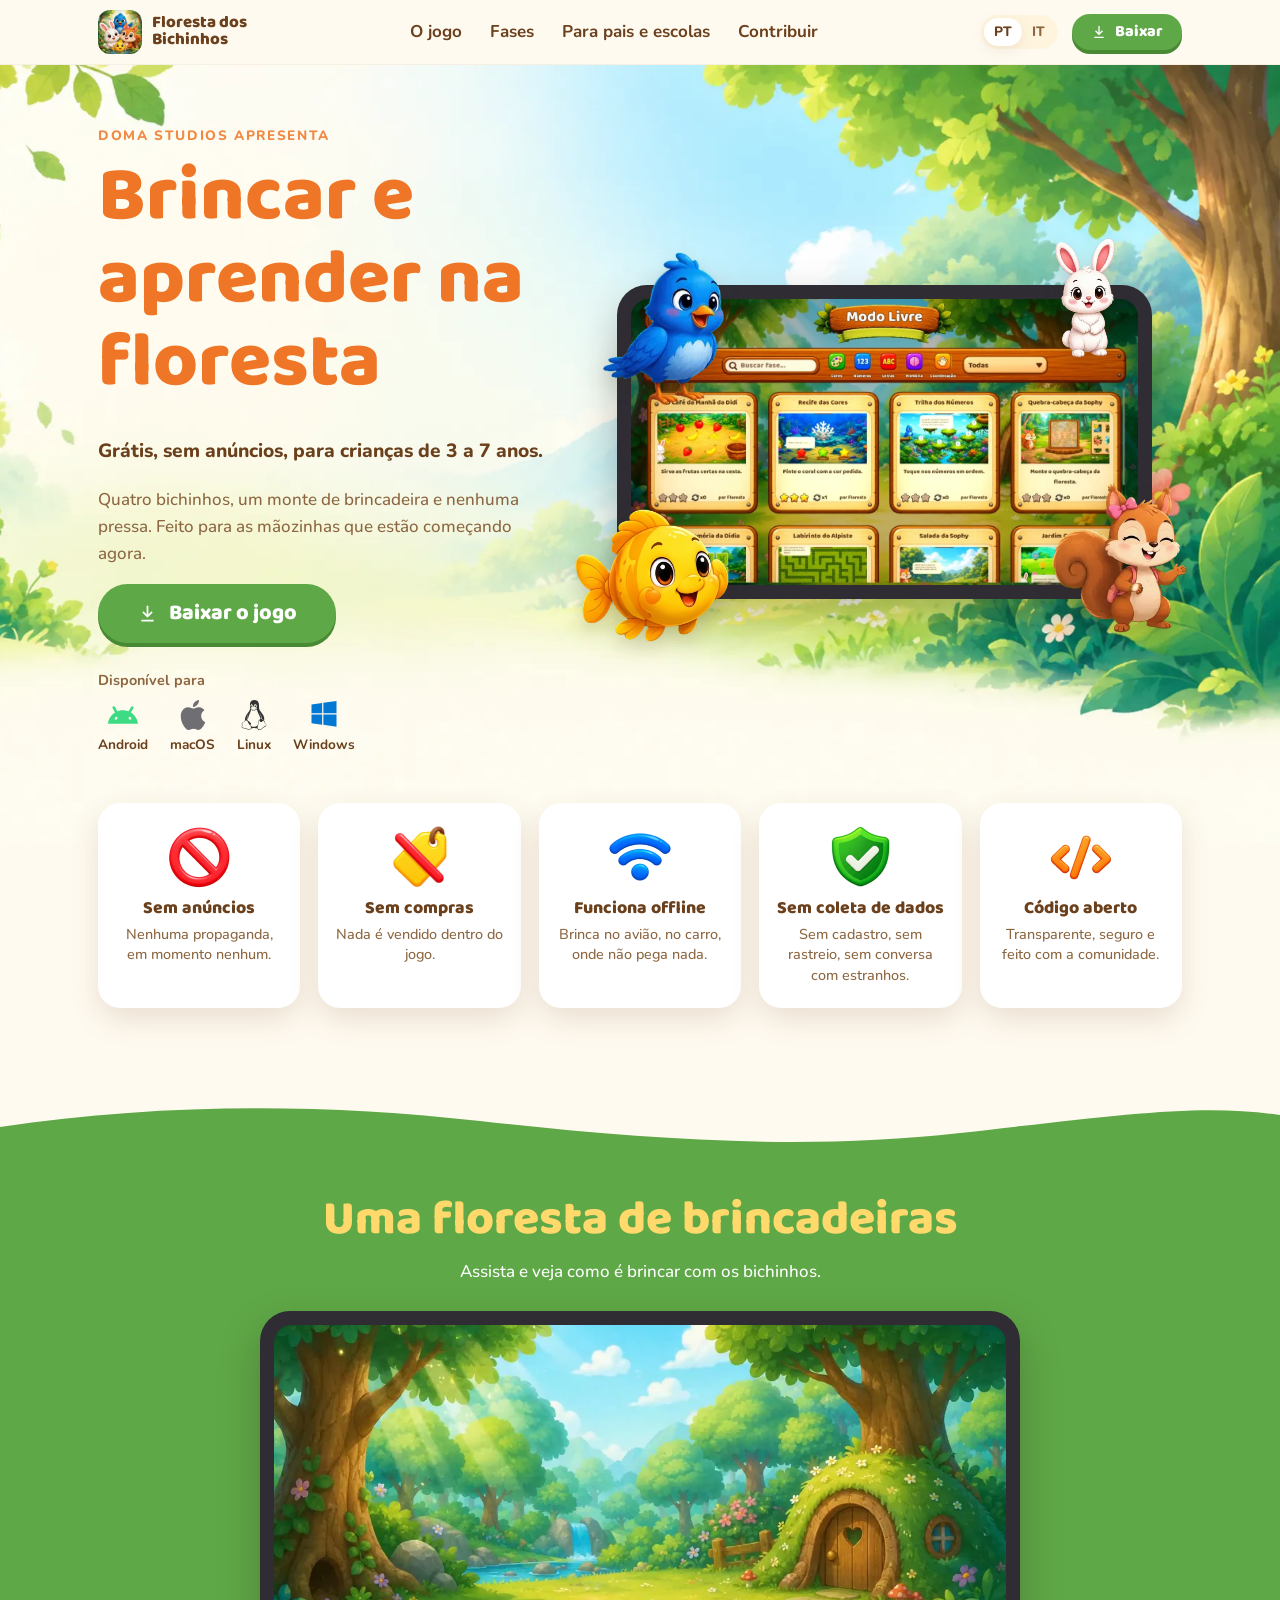
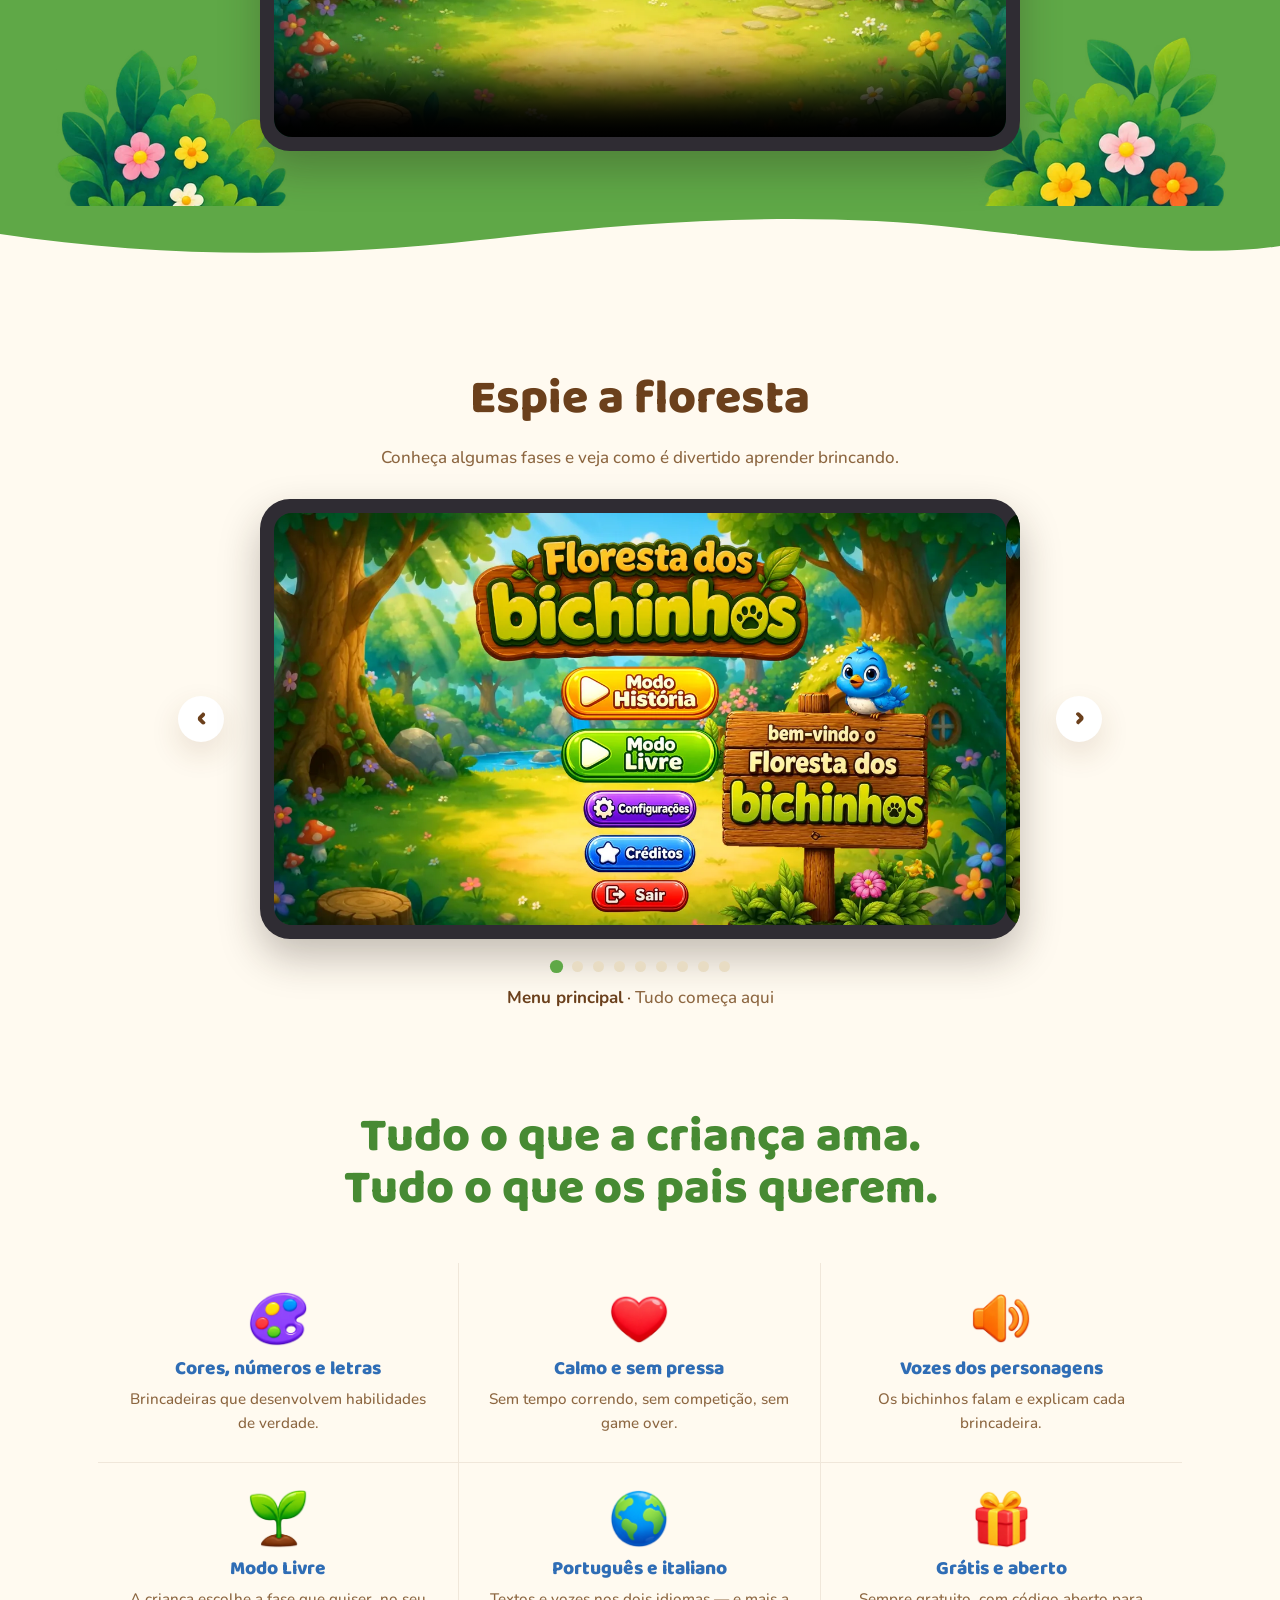
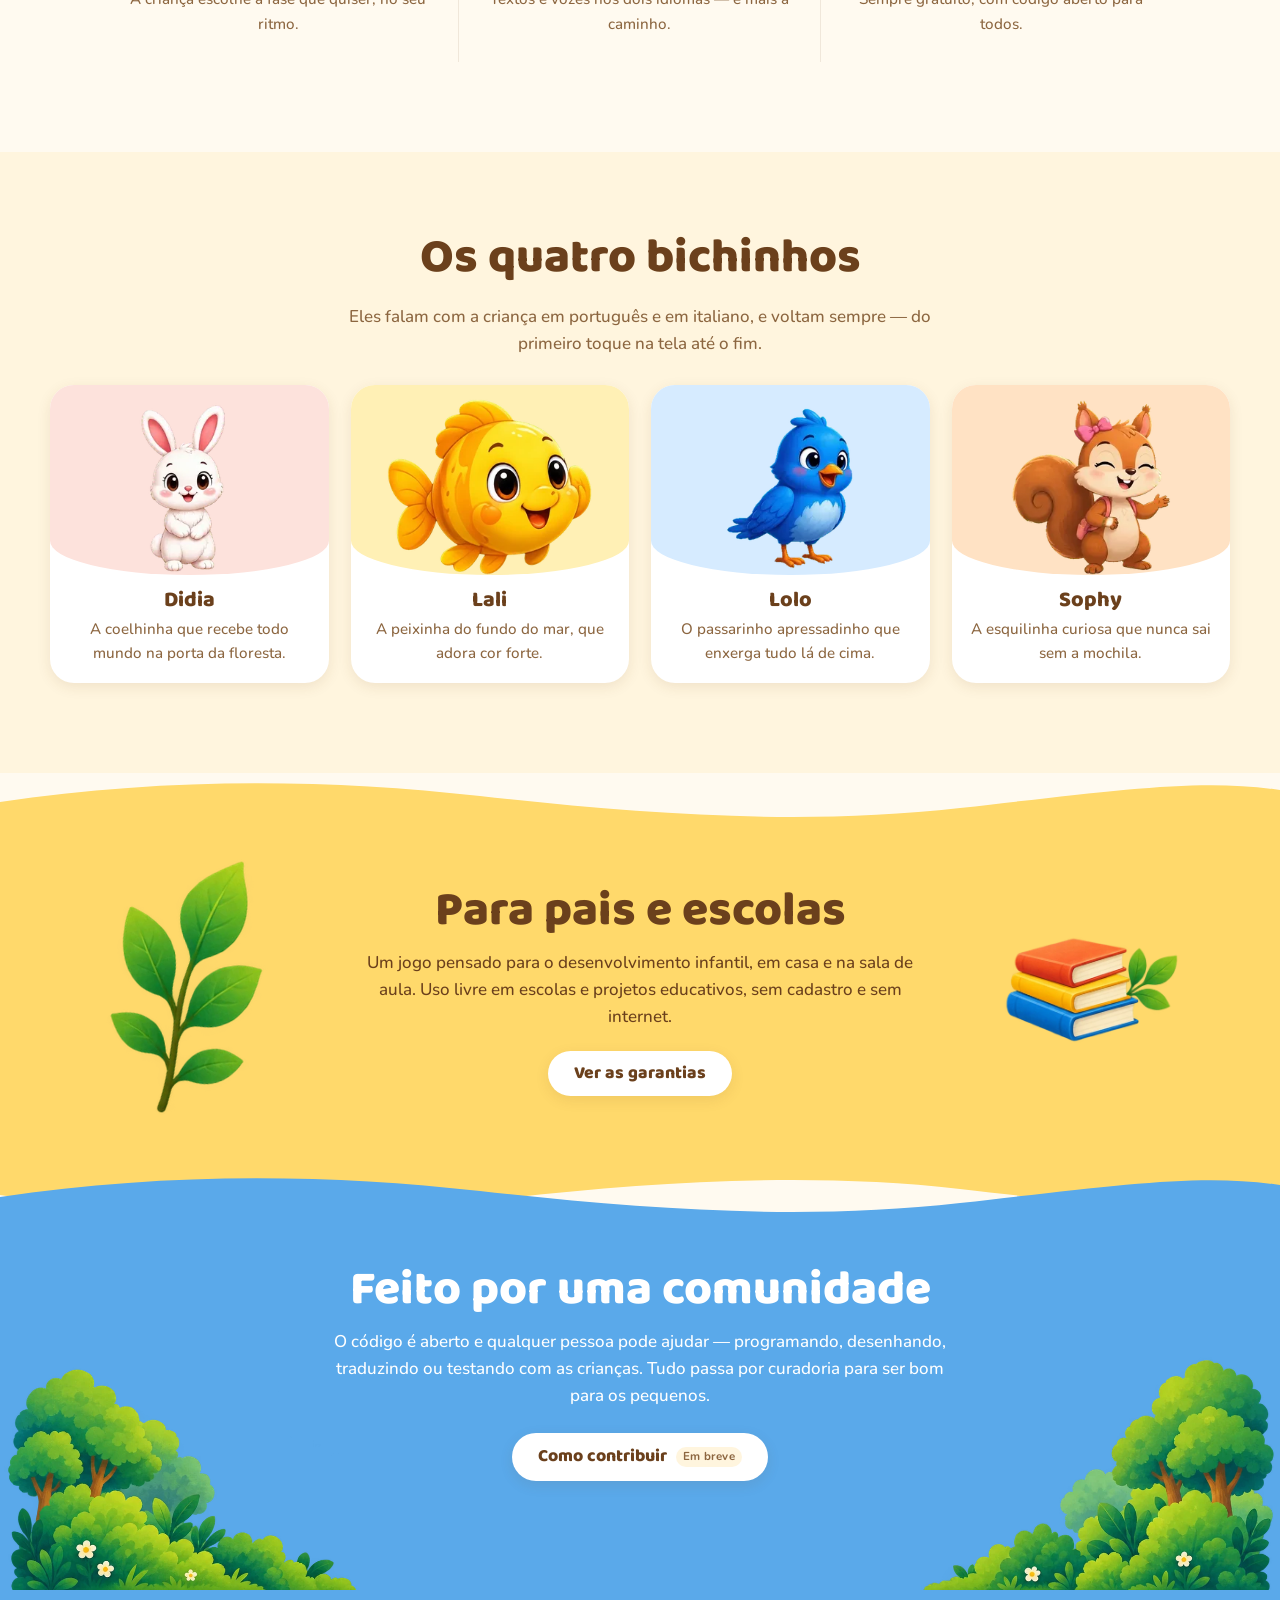
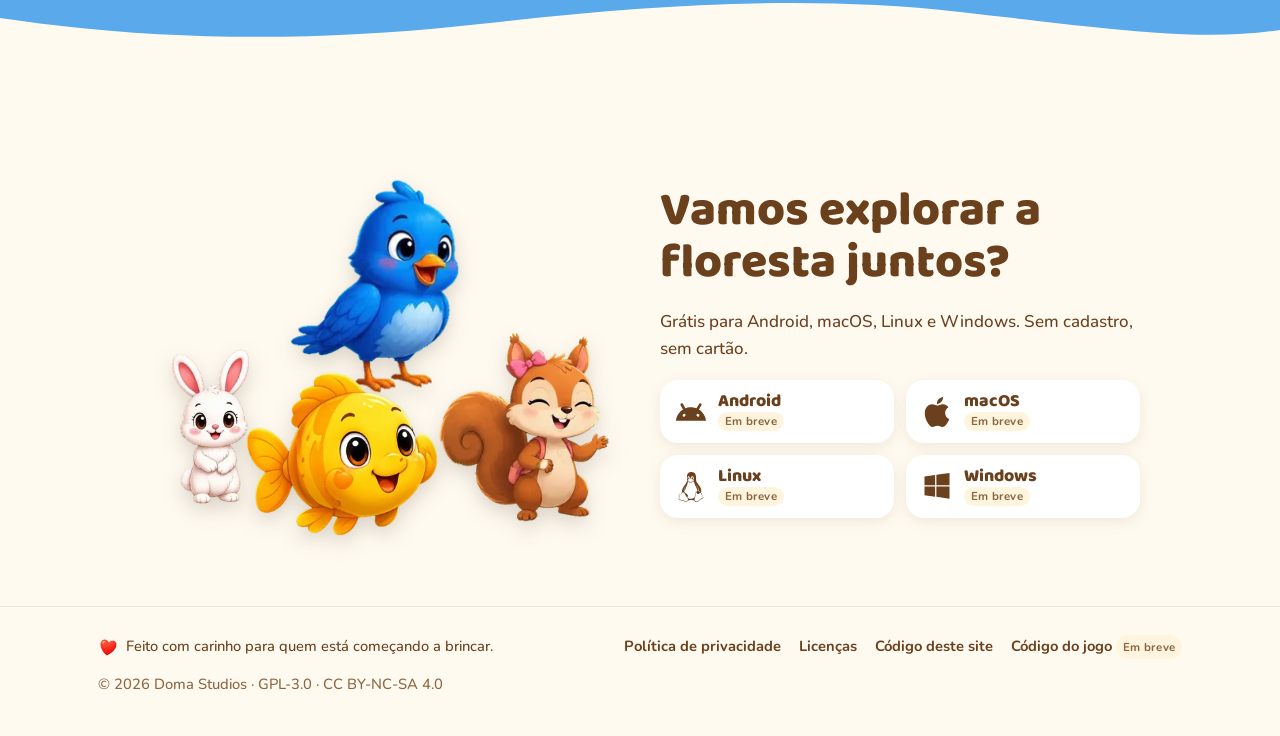
==== index.html @ f11745e2 "feat: site no estilo Pok Pok com textos em pt-BR e it, carrossel das fases e politica de privacidade" ====
<!DOCTYPE html>
<html lang="pt-BR">
<head>
  <meta charset="utf-8" />
  <meta name="viewport" content="width=device-width, initial-scale=1" />
  <title data-i18n="pageTitle">Floresta dos Bichinhos</title>
  <meta name="description" content="Jogo educativo, gratuito e de código aberto para crianças de 3 a 7 anos. Sem anúncios, sem compras e sem internet." />
  <meta name="theme-color" content="#fffaf0" />
  <link rel="icon" href="icon.webp" />
  <meta property="og:title" content="Floresta dos Bichinhos" />
  <meta property="og:description" content="Brincar e aprender na floresta. Grátis, sem anúncios, para crianças de 3 a 7 anos." />
  <meta property="og:image" content="assets/shots/01-menu.webp" />
  <meta property="og:type" content="website" />
  <link rel="stylesheet" href="css/style.css" />
</head>
<body>
  <a class="skip" href="#conteudo" data-i18n="skip">Pular para o conteúdo</a>

  <header class="topbar" id="topo">
    <div class="topbar__inner">
      <a class="brand" href="#topo">
        <img src="icon.webp" alt="" width="44" height="44" />
        <span>Floresta dos<br />Bichinhos</span>
      </a>
      <nav class="nav" id="nav" aria-label="Menu">
        <a href="#trailer" data-i18n="navGame"></a>
        <a href="#fases" data-i18n="navPhases"></a>
        <a href="#familias" data-i18n="navFamilies"></a>
        <a href="#comunidade" data-i18n="navContribute"></a>
      </nav>
      <div class="topbar__actions">
        <div class="lang" role="group" data-i18n-aria="langLabel">
          <button type="button" class="lang__btn" data-lang="pt-BR" aria-pressed="true">PT</button>
          <button type="button" class="lang__btn" data-lang="it" aria-pressed="false">IT</button>
        </div>
        <a class="btn btn--pill" href="#baixar" data-i18n="navDownload"></a>
        <button type="button" class="menu-toggle" aria-controls="nav" aria-expanded="false" data-i18n-aria="menuOpen"><span></span></button>
      </div>
    </div>
  </header>

  <main id="conteudo">
    <section class="hero" aria-labelledby="hero-title">
      <div class="hero__inner">
        <div class="hero__copy">
          <p class="eyebrow" data-i18n="heroEyebrow"></p>
          <h1 id="hero-title" data-i18n="heroTitle"></h1>
          <p class="hero__lede" data-i18n="heroLede"></p>
          <p class="hero__text" data-i18n="heroText"></p>
          <a class="btn btn--big" href="#baixar" data-i18n="ctaDownload"></a>
          <p class="platforms__label" data-i18n="platformsLabel"></p>
          <ul class="platforms">
          <li class="platforms__item platforms__item--android"><svg class="platforms__icon" viewBox="0 0 24 24" aria-hidden="true" focusable="false"><path d="M18.4395 5.5586c-.675 1.1664-1.352 2.3318-2.0274 3.498-.0366-.0155-.0742-.0286-.1113-.043-1.8249-.6957-3.484-.8-4.42-.787-1.8551.0185-3.3544.4643-4.2597.8203-.084-.1494-1.7526-3.021-2.0215-3.4864a1.1451 1.1451 0 0 0-.1406-.1914c-.3312-.364-.9054-.4859-1.379-.203-.475.282-.7136.9361-.3886 1.5019 1.9466 3.3696-.0966-.2158 1.9473 3.3593.0172.031-.4946.2642-1.3926 1.0177C2.8987 12.176.452 14.772 0 18.9902h24c-.119-1.1108-.3686-2.099-.7461-3.0683-.7438-1.9118-1.8435-3.2928-2.7402-4.1836a12.1048 12.1048 0 0 0-2.1309-1.6875c.6594-1.122 1.312-2.2559 1.9649-3.3848.2077-.3615.1886-.7956-.0079-1.1191a1.1001 1.1001 0 0 0-.8515-.5332c-.5225-.0536-.9392.3128-1.0488.5449zm-.0391 8.461c.3944.5926.324 1.3306-.1563 1.6503-.4799.3197-1.188.0985-1.582-.4941-.3944-.5927-.324-1.3307.1563-1.6504.4727-.315 1.1812-.1086 1.582.4941zM7.207 13.5273c.4803.3197.5506 1.0577.1563 1.6504-.394.5926-1.1038.8138-1.584.4941-.48-.3197-.5503-1.0577-.1563-1.6504.4008-.6021 1.1087-.8106 1.584-.4941z"/></svg><span>Android</span></li>
          <li class="platforms__item platforms__item--apple"><svg class="platforms__icon" viewBox="0 0 24 24" aria-hidden="true" focusable="false"><path d="M12.152 6.896c-.948 0-2.415-1.078-3.96-1.04-2.04.027-3.91 1.183-4.961 3.014-2.117 3.675-.546 9.103 1.519 12.09 1.013 1.454 2.208 3.09 3.792 3.039 1.52-.065 2.09-.987 3.935-.987 1.831 0 2.35.987 3.96.948 1.637-.026 2.676-1.48 3.676-2.948 1.156-1.688 1.636-3.325 1.662-3.415-.039-.013-3.182-1.221-3.22-4.857-.026-3.04 2.48-4.494 2.597-4.559-1.429-2.09-3.623-2.324-4.39-2.376-2-.156-3.675 1.09-4.61 1.09zM15.53 3.83c.843-1.012 1.4-2.427 1.245-3.83-1.207.052-2.662.805-3.532 1.818-.78.896-1.454 2.338-1.273 3.714 1.338.104 2.715-.688 3.559-1.701"/></svg><span>macOS</span></li>
          <li class="platforms__item platforms__item--linux"><svg class="platforms__icon" viewBox="0 0 24 24" aria-hidden="true" focusable="false"><path d="M12.504 0c-.155 0-.315.008-.48.021-4.226.333-3.105 4.807-3.17 6.298-.076 1.092-.3 1.953-1.05 3.02-.885 1.051-2.127 2.75-2.716 4.521-.278.832-.41 1.684-.287 2.489a.424.424 0 00-.11.135c-.26.268-.45.6-.663.839-.199.199-.485.267-.797.4-.313.136-.658.269-.864.68-.09.189-.136.394-.132.602 0 .199.027.4.055.536.058.399.116.728.04.97-.249.68-.28 1.145-.106 1.484.174.334.535.47.94.601.81.2 1.91.135 2.774.6.926.466 1.866.67 2.616.47.526-.116.97-.464 1.208-.946.587-.003 1.23-.269 2.26-.334.699-.058 1.574.267 2.577.2.025.134.063.198.114.333l.003.003c.391.778 1.113 1.132 1.884 1.071.771-.06 1.592-.536 2.257-1.306.631-.765 1.683-1.084 2.378-1.503.348-.199.629-.469.649-.853.023-.4-.2-.811-.714-1.376v-.097l-.003-.003c-.17-.2-.25-.535-.338-.926-.085-.401-.182-.786-.492-1.046h-.003c-.059-.054-.123-.067-.188-.135a.357.357 0 00-.19-.064c.431-1.278.264-2.55-.173-3.694-.533-1.41-1.465-2.638-2.175-3.483-.796-1.005-1.576-1.957-1.56-3.368.026-2.152.236-6.133-3.544-6.139zm.529 3.405h.013c.213 0 .396.062.584.198.19.135.33.332.438.533.105.259.158.459.166.724 0-.02.006-.04.006-.06v.105a.086.086 0 01-.004-.021l-.004-.024a1.807 1.807 0 01-.15.706.953.953 0 01-.213.335.71.71 0 00-.088-.042c-.104-.045-.198-.064-.284-.133a1.312 1.312 0 00-.22-.066c.05-.06.146-.133.183-.198.053-.128.082-.264.088-.402v-.02a1.21 1.21 0 00-.061-.4c-.045-.134-.101-.2-.183-.333-.084-.066-.167-.132-.267-.132h-.016c-.093 0-.176.03-.262.132a.8.8 0 00-.205.334 1.18 1.18 0 00-.09.4v.019c.002.089.008.179.02.267-.193-.067-.438-.135-.607-.202a1.635 1.635 0 01-.018-.2v-.02a1.772 1.772 0 01.15-.768c.082-.22.232-.406.43-.533a.985.985 0 01.594-.2zm-2.962.059h.036c.142 0 .27.048.399.135.146.129.264.288.344.465.09.199.14.4.153.667v.004c.007.134.006.2-.002.266v.08c-.03.007-.056.018-.083.024-.152.055-.274.135-.393.2.012-.09.013-.18.003-.267v-.015c-.012-.133-.04-.2-.082-.333a.613.613 0 00-.166-.267.248.248 0 00-.183-.064h-.021c-.071.006-.13.04-.186.132a.552.552 0 00-.12.27.944.944 0 00-.023.33v.015c.012.135.037.2.08.334.046.134.098.2.166.268.01.009.02.018.034.024-.07.057-.117.07-.176.136a.304.304 0 01-.131.068 2.62 2.62 0 01-.275-.402 1.772 1.772 0 01-.155-.667 1.759 1.759 0 01.08-.668 1.43 1.43 0 01.283-.535c.128-.133.26-.2.418-.2zm1.37 1.706c.332 0 .733.065 1.216.399.293.2.523.269 1.052.468h.003c.255.136.405.266.478.399v-.131a.571.571 0 01.016.47c-.123.31-.516.643-1.063.842v.002c-.268.135-.501.333-.775.465-.276.135-.588.292-1.012.267a1.139 1.139 0 01-.448-.067 3.566 3.566 0 01-.322-.198c-.195-.135-.363-.332-.612-.465v-.005h-.005c-.4-.246-.616-.512-.686-.71-.07-.268-.005-.47.193-.6.224-.135.38-.271.483-.336.104-.074.143-.102.176-.131h.002v-.003c.169-.202.436-.47.839-.601.139-.036.294-.065.466-.065zm2.8 2.142c.358 1.417 1.196 3.475 1.735 4.473.286.534.855 1.659 1.102 3.024.156-.005.33.018.513.064.646-1.671-.546-3.467-1.089-3.966-.22-.2-.232-.335-.123-.335.59.534 1.365 1.572 1.646 2.757.13.535.16 1.104.021 1.67.067.028.135.06.205.067 1.032.534 1.413.938 1.23 1.537v-.043c-.06-.003-.12 0-.18 0h-.016c.151-.467-.182-.825-1.065-1.224-.915-.4-1.646-.336-1.77.465-.008.043-.013.066-.018.135-.068.023-.139.053-.209.064-.43.268-.662.669-.793 1.187-.13.533-.17 1.156-.205 1.869v.003c-.02.334-.17.838-.319 1.35-1.5 1.072-3.58 1.538-5.348.334a2.645 2.645 0 00-.402-.533 1.45 1.45 0 00-.275-.333c.182 0 .338-.03.465-.067a.615.615 0 00.314-.334c.108-.267 0-.697-.345-1.163-.345-.467-.931-.995-1.788-1.521-.63-.4-.986-.87-1.15-1.396-.165-.534-.143-1.085-.015-1.645.245-1.07.873-2.11 1.274-2.763.107-.065.037.135-.408.974-.396.751-1.14 2.497-.122 3.854a8.123 8.123 0 01.647-2.876c.564-1.278 1.743-3.504 1.836-5.268.048.036.217.135.289.202.218.133.38.333.59.465.21.201.477.335.876.335.039.003.075.006.11.006.412 0 .73-.134.997-.268.29-.134.52-.334.74-.4h.005c.467-.135.835-.402 1.044-.7zm2.185 8.958c.037.6.343 1.245.882 1.377.588.134 1.434-.333 1.791-.765l.211-.01c.315-.007.577.01.847.268l.003.003c.208.199.305.53.391.876.085.4.154.78.409 1.066.486.527.645.906.636 1.14l.003-.007v.018l-.003-.012c-.015.262-.185.396-.498.595-.63.401-1.746.712-2.457 1.57-.618.737-1.37 1.14-2.036 1.191-.664.053-1.237-.2-1.574-.898l-.005-.003c-.21-.4-.12-1.025.056-1.69.176-.668.428-1.344.463-1.897.037-.714.076-1.335.195-1.814.12-.465.308-.797.641-.984l.045-.022zm-10.814.049h.01c.053 0 .105.005.157.014.376.055.706.333 1.023.752l.91 1.664.003.003c.243.533.754 1.064 1.189 1.637.434.598.77 1.131.729 1.57v.006c-.057.744-.48 1.148-1.125 1.294-.645.135-1.52.002-2.395-.464-.968-.536-2.118-.469-2.857-.602-.369-.066-.61-.2-.723-.4-.11-.2-.113-.602.123-1.23v-.004l.002-.003c.117-.334.03-.752-.027-1.118-.055-.401-.083-.71.043-.94.16-.334.396-.4.69-.533.294-.135.64-.202.915-.47h.002v-.002c.256-.268.445-.601.668-.838.19-.201.38-.336.663-.336zm7.159-9.074c-.435.201-.945.535-1.488.535-.542 0-.97-.267-1.28-.466-.154-.134-.28-.268-.373-.335-.164-.134-.144-.333-.074-.333.109.016.129.134.199.2.096.066.215.2.36.333.292.2.68.467 1.167.467.485 0 1.053-.267 1.398-.466.195-.135.445-.334.648-.467.156-.136.149-.267.279-.267.128.016.034.134-.147.332a8.097 8.097 0 01-.69.468zm-1.082-1.583V5.64c-.006-.02.013-.042.029-.05.074-.043.18-.027.26.004.063 0 .16.067.15.135-.006.049-.085.066-.135.066-.055 0-.092-.043-.141-.068-.052-.018-.146-.008-.163-.065zm-.551 0c-.02.058-.113.049-.166.066-.047.025-.086.068-.14.068-.05 0-.13-.02-.136-.068-.01-.066.088-.133.15-.133.08-.031.184-.047.259-.005.019.009.036.03.03.05v.02h.003z"/></svg><span>Linux</span></li>
          <li class="platforms__item platforms__item--windows"><svg class="platforms__icon" viewBox="0 0 24 24" aria-hidden="true" focusable="false"><path d="M2 3.5l8.5-1.2v8.2H2V3.5zm9.5-1.3L22 .7v9.8H11.5V2.2zM2 11.5h8.5v8.2L2 18.5v-7zm9.5 0H22v9.8l-10.5-1.5v-8.3z"/></svg><span>Windows</span></li>
          </ul>
        </div>
        <div class="hero__stage">
          <div class="tablet tablet--hero">
            <img src="assets/shots/09-modo-livre.webp" data-i18n-alt="heroShotAlt" alt="" width="1280" height="720" />
          </div>
          <div class="cast cast--hero" aria-hidden="true">
            <img class="cast__one cast__one--lolo" src="assets/chars/lolo.webp" alt="" />
            <img class="cast__one cast__one--didia" src="assets/chars/didia.webp" alt="" />
            <img class="cast__one cast__one--lali" src="assets/chars/lali.webp" alt="" />
            <img class="cast__one cast__one--sophy" src="assets/chars/sophy.webp" alt="" />
          </div>
        </div>
      </div>
    </section>

    <section class="guarantees" id="garantias" aria-label="Garantias">
      <ul class="guarantees__list">
        <li class="guarantee reveal">
          <img class="guarantee__icon" src="assets/icons/no-ads.webp" alt="" width="72" height="72" loading="lazy" />
          <h3 data-i18n="g1Title"></h3>
          <p data-i18n="g1Text"></p>
        </li>
        <li class="guarantee reveal">
          <img class="guarantee__icon" src="assets/icons/no-purchases.webp" alt="" width="72" height="72" loading="lazy" />
          <h3 data-i18n="g2Title"></h3>
          <p data-i18n="g2Text"></p>
        </li>
        <li class="guarantee reveal">
          <img class="guarantee__icon" src="assets/icons/offline.webp" alt="" width="72" height="72" loading="lazy" />
          <h3 data-i18n="g3Title"></h3>
          <p data-i18n="g3Text"></p>
        </li>
        <li class="guarantee reveal">
          <img class="guarantee__icon" src="assets/icons/no-data.webp" alt="" width="72" height="72" loading="lazy" />
          <h3 data-i18n="g4Title"></h3>
          <p data-i18n="g4Text"></p>
        </li>
        <li class="guarantee reveal">
          <img class="guarantee__icon" src="assets/icons/open-source.webp" alt="" width="72" height="72" loading="lazy" />
          <h3 data-i18n="g5Title"></h3>
          <p data-i18n="g5Text"></p>
        </li>
      </ul>
    </section>

    <section class="band band--leaf" id="trailer" aria-labelledby="trailer-title">
      <svg class="wave wave--top" viewBox="0 0 1440 56" preserveAspectRatio="none" aria-hidden="true"><path d="M0 56V28C180 4 360 4 540 22s360 30 540 12 270-30 360-18v40z"/></svg>
      <div class="band__inner">
        <h2 id="trailer-title" data-i18n="trailerTitle"></h2>
        <p data-i18n="trailerLede"></p>
        <div class="tablet tablet--video">
          <video controls preload="none" playsinline poster="assets/video/trailer-poster.webp" data-i18n-aria="trailerLabel">
            <source src="assets/video/trailer.mp4" type="video/mp4" />
          </video>
        </div>
        <img class="band__deco band__deco--bl" src="assets/deco/bush-left.webp" alt="" loading="lazy" />
        <img class="band__deco band__deco--br" src="assets/deco/bush-right.webp" alt="" loading="lazy" />
      </div>
      <svg class="wave wave--bottom" viewBox="0 0 1440 56" preserveAspectRatio="none" aria-hidden="true"><path d="M0 0v28c180 24 360 24 540 6s360-30 540-12 270 30 360 18V0z"/></svg>
    </section>

    <section class="peek" id="fases" aria-labelledby="peek-title">
      <h2 id="peek-title" data-i18n="peekTitle"></h2>
      <p class="section-lede" data-i18n="peekLede"></p>
      <div class="peek__stage" aria-roledescription="carousel">
        <button type="button" class="peek__arrow peek__arrow--prev" data-i18n-aria="prevSlide">‹</button>
        <div class="tablet tablet--peek">
          <ul class="peek__track">
            <li class="peek__slide"><img src="assets/shots/01-menu.webp" data-i18n-alt="slide1" alt="" width="1280" height="720" loading="lazy" /></li>
            <li class="peek__slide"><img src="assets/shots/02-mapa-do-mundo.webp" data-i18n-alt="slide2" alt="" width="1280" height="720" loading="lazy" /></li>
            <li class="peek__slide"><img src="assets/shots/03-fase1-cafe-da-manha.webp" data-i18n-alt="slide3" alt="" width="1280" height="720" loading="lazy" /></li>
            <li class="peek__slide"><img src="assets/shots/04-fase2-recife-colorido.webp" data-i18n-alt="slide4" alt="" width="1280" height="720" loading="lazy" /></li>
            <li class="peek__slide"><img src="assets/shots/05-fase3-trilha-dos-numeros.webp" data-i18n-alt="slide5" alt="" width="1280" height="720" loading="lazy" /></li>
            <li class="peek__slide"><img src="assets/shots/06-fase4-quebra-cabeca.webp" data-i18n-alt="slide6" alt="" width="1280" height="720" loading="lazy" /></li>
            <li class="peek__slide"><img src="assets/shots/07-fase5-jogo-da-memoria.webp" data-i18n-alt="slide7" alt="" width="1280" height="720" loading="lazy" /></li>
            <li class="peek__slide"><img src="assets/shots/08-fase8-jardim-colorido.webp" data-i18n-alt="slide8" alt="" width="1280" height="720" loading="lazy" /></li>
            <li class="peek__slide"><img src="assets/shots/09-modo-livre.webp" data-i18n-alt="slide9" alt="" width="1280" height="720" loading="lazy" /></li>
          </ul>
        </div>
        <button type="button" class="peek__arrow peek__arrow--next" data-i18n-aria="nextSlide">›</button>
      </div>
      <div class="peek__dots" role="group"></div>
      <ol class="peek__captions" aria-live="polite">
          <li class="peek__caption"><strong data-i18n="slide1"></strong> · <span data-i18n="slide1Tag"></span></li>
          <li class="peek__caption"><strong data-i18n="slide2"></strong> · <span data-i18n="slide2Tag"></span></li>
          <li class="peek__caption"><strong data-i18n="slide3"></strong> · <span data-i18n="slide3Tag"></span></li>
          <li class="peek__caption"><strong data-i18n="slide4"></strong> · <span data-i18n="slide4Tag"></span></li>
          <li class="peek__caption"><strong data-i18n="slide5"></strong> · <span data-i18n="slide5Tag"></span></li>
          <li class="peek__caption"><strong data-i18n="slide6"></strong> · <span data-i18n="slide6Tag"></span></li>
          <li class="peek__caption"><strong data-i18n="slide7"></strong> · <span data-i18n="slide7Tag"></span></li>
          <li class="peek__caption"><strong data-i18n="slide8"></strong> · <span data-i18n="slide8Tag"></span></li>
          <li class="peek__caption"><strong data-i18n="slide9"></strong> · <span data-i18n="slide9Tag"></span></li>
      </ol>
    </section>

    <section class="benefits" aria-labelledby="benefits-title">
      <h2 id="benefits-title"><span data-i18n="benefitsTitle1"></span><br /><span data-i18n="benefitsTitle2"></span></h2>
      <ul class="benefits__grid">
        <li class="benefit reveal">
          <img class="benefit__icon" src="assets/icons/palette.webp" alt="" width="64" height="64" loading="lazy" />
          <h3 data-i18n="b1Title"></h3>
          <p data-i18n="b1Text"></p>
        </li>
        <li class="benefit reveal">
          <img class="benefit__icon" src="assets/icons/heart.webp" alt="" width="64" height="64" loading="lazy" />
          <h3 data-i18n="b2Title"></h3>
          <p data-i18n="b2Text"></p>
        </li>
        <li class="benefit reveal">
          <img class="benefit__icon" src="assets/icons/voices.webp" alt="" width="64" height="64" loading="lazy" />
          <h3 data-i18n="b3Title"></h3>
          <p data-i18n="b3Text"></p>
        </li>
        <li class="benefit reveal">
          <img class="benefit__icon" src="assets/icons/sprout.webp" alt="" width="64" height="64" loading="lazy" />
          <h3 data-i18n="b4Title"></h3>
          <p data-i18n="b4Text"></p>
        </li>
        <li class="benefit reveal">
          <img class="benefit__icon" src="assets/icons/globe.webp" alt="" width="64" height="64" loading="lazy" />
          <h3 data-i18n="b5Title"></h3>
          <p data-i18n="b5Text"></p>
        </li>
        <li class="benefit reveal">
          <img class="benefit__icon" src="assets/icons/gift.webp" alt="" width="64" height="64" loading="lazy" />
          <h3 data-i18n="b6Title"></h3>
          <p data-i18n="b6Text"></p>
        </li>
      </ul>
    </section>

    <section class="friends" aria-labelledby="friends-title">
      <h2 id="friends-title" data-i18n="friendsTitle"></h2>
      <p class="section-lede" data-i18n="friendsLede"></p>
      <ul class="friends__list">
        <li class="friend f-rose reveal">
          <div class="friend__art"><img src="assets/chars/didia.webp" alt="Didia" height="200" loading="lazy" /></div>
          <h3>Didia</h3>
          <p data-i18n="friend1"></p>
        </li>
        <li class="friend f-sun reveal">
          <div class="friend__art"><img src="assets/chars/lali.webp" alt="Lali" height="200" loading="lazy" /></div>
          <h3>Lali</h3>
          <p data-i18n="friend2"></p>
        </li>
        <li class="friend f-sky reveal">
          <div class="friend__art"><img src="assets/chars/lolo.webp" alt="Lolo" height="200" loading="lazy" /></div>
          <h3>Lolo</h3>
          <p data-i18n="friend3"></p>
        </li>
        <li class="friend f-peach reveal">
          <div class="friend__art"><img src="assets/chars/sophy.webp" alt="Sophy" height="200" loading="lazy" /></div>
          <h3>Sophy</h3>
          <p data-i18n="friend4"></p>
        </li>
      </ul>
    </section>

    <section class="band band--sun" id="familias" aria-labelledby="families-title">
      <svg class="wave wave--top" viewBox="0 0 1440 56" preserveAspectRatio="none" aria-hidden="true"><path d="M0 56V28C180 4 360 4 540 22s360 30 540 12 270-30 360-18v40z"/></svg>
      <div class="band__inner band__inner--split">
        <img class="band__deco band__deco--left" src="assets/deco/branch.webp" alt="" loading="lazy" />
        <div>
          <h2 id="families-title" data-i18n="familiesTitle"></h2>
          <p data-i18n="familiesText"></p>
          <a class="btn btn--light" href="#garantias" data-i18n="familiesCta"></a>
        </div>
        <img class="band__deco band__deco--right" src="assets/deco/books.webp" alt="" loading="lazy" />
      </div>
      <svg class="wave wave--bottom" viewBox="0 0 1440 56" preserveAspectRatio="none" aria-hidden="true"><path d="M0 0v28c180 24 360 24 540 6s360-30 540-12 270 30 360 18V0z"/></svg>
    </section>

    <section class="band band--sky" id="comunidade" aria-labelledby="community-title">
      <svg class="wave wave--top" viewBox="0 0 1440 56" preserveAspectRatio="none" aria-hidden="true"><path d="M0 56V28C180 4 360 4 540 22s360 30 540 12 270-30 360-18v40z"/></svg>
      <div class="band__inner">
        <img class="band__trees band__trees--left" src="assets/deco/trees-left.webp" alt="" loading="lazy" />
        <h2 id="community-title" data-i18n="communityTitle"></h2>
        <p data-i18n="communityText"></p>
        <a class="btn btn--light" data-link="contribute" href="#"><span data-i18n="communityCta"></span><em class="btn__soon" data-i18n="soon"></em></a>
        <img class="band__trees band__trees--right" src="assets/deco/trees-right.webp" alt="" loading="lazy" />
      </div>
      <svg class="wave wave--bottom" viewBox="0 0 1440 56" preserveAspectRatio="none" aria-hidden="true"><path d="M0 0v28c180 24 360 24 540 6s360-30 540-12 270 30 360 18V0z"/></svg>
    </section>

    <section class="cta" id="baixar" aria-labelledby="cta-title">
      <div class="cta__inner">
        <div class="cast cast--cta" aria-hidden="true">
            <img class="cast__one cast__one--lolo" src="assets/chars/lolo.webp" alt="" />
            <img class="cast__one cast__one--didia" src="assets/chars/didia.webp" alt="" />
            <img class="cast__one cast__one--lali" src="assets/chars/lali.webp" alt="" />
            <img class="cast__one cast__one--sophy" src="assets/chars/sophy.webp" alt="" />
          </div>
        <div class="cta__copy">
          <h2 id="cta-title" data-i18n="ctaTitle"></h2>
          <p data-i18n="ctaText"></p>
          <div class="stores">
          <a class="store" data-link="android" href="#"><svg class="store__icon" viewBox="0 0 24 24" aria-hidden="true" focusable="false"><path d="M18.4395 5.5586c-.675 1.1664-1.352 2.3318-2.0274 3.498-.0366-.0155-.0742-.0286-.1113-.043-1.8249-.6957-3.484-.8-4.42-.787-1.8551.0185-3.3544.4643-4.2597.8203-.084-.1494-1.7526-3.021-2.0215-3.4864a1.1451 1.1451 0 0 0-.1406-.1914c-.3312-.364-.9054-.4859-1.379-.203-.475.282-.7136.9361-.3886 1.5019 1.9466 3.3696-.0966-.2158 1.9473 3.3593.0172.031-.4946.2642-1.3926 1.0177C2.8987 12.176.452 14.772 0 18.9902h24c-.119-1.1108-.3686-2.099-.7461-3.0683-.7438-1.9118-1.8435-3.2928-2.7402-4.1836a12.1048 12.1048 0 0 0-2.1309-1.6875c.6594-1.122 1.312-2.2559 1.9649-3.3848.2077-.3615.1886-.7956-.0079-1.1191a1.1001 1.1001 0 0 0-.8515-.5332c-.5225-.0536-.9392.3128-1.0488.5449zm-.0391 8.461c.3944.5926.324 1.3306-.1563 1.6503-.4799.3197-1.188.0985-1.582-.4941-.3944-.5927-.324-1.3307.1563-1.6504.4727-.315 1.1812-.1086 1.582.4941zM7.207 13.5273c.4803.3197.5506 1.0577.1563 1.6504-.394.5926-1.1038.8138-1.584.4941-.48-.3197-.5503-1.0577-.1563-1.6504.4008-.6021 1.1087-.8106 1.584-.4941z"/></svg><span class="store__name">Android</span><em class="store__soon" data-i18n="soon">Em breve</em></a>
          <a class="store" data-link="macos" href="#"><svg class="store__icon" viewBox="0 0 24 24" aria-hidden="true" focusable="false"><path d="M12.152 6.896c-.948 0-2.415-1.078-3.96-1.04-2.04.027-3.91 1.183-4.961 3.014-2.117 3.675-.546 9.103 1.519 12.09 1.013 1.454 2.208 3.09 3.792 3.039 1.52-.065 2.09-.987 3.935-.987 1.831 0 2.35.987 3.96.948 1.637-.026 2.676-1.48 3.676-2.948 1.156-1.688 1.636-3.325 1.662-3.415-.039-.013-3.182-1.221-3.22-4.857-.026-3.04 2.48-4.494 2.597-4.559-1.429-2.09-3.623-2.324-4.39-2.376-2-.156-3.675 1.09-4.61 1.09zM15.53 3.83c.843-1.012 1.4-2.427 1.245-3.83-1.207.052-2.662.805-3.532 1.818-.78.896-1.454 2.338-1.273 3.714 1.338.104 2.715-.688 3.559-1.701"/></svg><span class="store__name">macOS</span><em class="store__soon" data-i18n="soon">Em breve</em></a>
          <a class="store" data-link="linux" href="#"><svg class="store__icon" viewBox="0 0 24 24" aria-hidden="true" focusable="false"><path d="M12.504 0c-.155 0-.315.008-.48.021-4.226.333-3.105 4.807-3.17 6.298-.076 1.092-.3 1.953-1.05 3.02-.885 1.051-2.127 2.75-2.716 4.521-.278.832-.41 1.684-.287 2.489a.424.424 0 00-.11.135c-.26.268-.45.6-.663.839-.199.199-.485.267-.797.4-.313.136-.658.269-.864.68-.09.189-.136.394-.132.602 0 .199.027.4.055.536.058.399.116.728.04.97-.249.68-.28 1.145-.106 1.484.174.334.535.47.94.601.81.2 1.91.135 2.774.6.926.466 1.866.67 2.616.47.526-.116.97-.464 1.208-.946.587-.003 1.23-.269 2.26-.334.699-.058 1.574.267 2.577.2.025.134.063.198.114.333l.003.003c.391.778 1.113 1.132 1.884 1.071.771-.06 1.592-.536 2.257-1.306.631-.765 1.683-1.084 2.378-1.503.348-.199.629-.469.649-.853.023-.4-.2-.811-.714-1.376v-.097l-.003-.003c-.17-.2-.25-.535-.338-.926-.085-.401-.182-.786-.492-1.046h-.003c-.059-.054-.123-.067-.188-.135a.357.357 0 00-.19-.064c.431-1.278.264-2.55-.173-3.694-.533-1.41-1.465-2.638-2.175-3.483-.796-1.005-1.576-1.957-1.56-3.368.026-2.152.236-6.133-3.544-6.139zm.529 3.405h.013c.213 0 .396.062.584.198.19.135.33.332.438.533.105.259.158.459.166.724 0-.02.006-.04.006-.06v.105a.086.086 0 01-.004-.021l-.004-.024a1.807 1.807 0 01-.15.706.953.953 0 01-.213.335.71.71 0 00-.088-.042c-.104-.045-.198-.064-.284-.133a1.312 1.312 0 00-.22-.066c.05-.06.146-.133.183-.198.053-.128.082-.264.088-.402v-.02a1.21 1.21 0 00-.061-.4c-.045-.134-.101-.2-.183-.333-.084-.066-.167-.132-.267-.132h-.016c-.093 0-.176.03-.262.132a.8.8 0 00-.205.334 1.18 1.18 0 00-.09.4v.019c.002.089.008.179.02.267-.193-.067-.438-.135-.607-.202a1.635 1.635 0 01-.018-.2v-.02a1.772 1.772 0 01.15-.768c.082-.22.232-.406.43-.533a.985.985 0 01.594-.2zm-2.962.059h.036c.142 0 .27.048.399.135.146.129.264.288.344.465.09.199.14.4.153.667v.004c.007.134.006.2-.002.266v.08c-.03.007-.056.018-.083.024-.152.055-.274.135-.393.2.012-.09.013-.18.003-.267v-.015c-.012-.133-.04-.2-.082-.333a.613.613 0 00-.166-.267.248.248 0 00-.183-.064h-.021c-.071.006-.13.04-.186.132a.552.552 0 00-.12.27.944.944 0 00-.023.33v.015c.012.135.037.2.08.334.046.134.098.2.166.268.01.009.02.018.034.024-.07.057-.117.07-.176.136a.304.304 0 01-.131.068 2.62 2.62 0 01-.275-.402 1.772 1.772 0 01-.155-.667 1.759 1.759 0 01.08-.668 1.43 1.43 0 01.283-.535c.128-.133.26-.2.418-.2zm1.37 1.706c.332 0 .733.065 1.216.399.293.2.523.269 1.052.468h.003c.255.136.405.266.478.399v-.131a.571.571 0 01.016.47c-.123.31-.516.643-1.063.842v.002c-.268.135-.501.333-.775.465-.276.135-.588.292-1.012.267a1.139 1.139 0 01-.448-.067 3.566 3.566 0 01-.322-.198c-.195-.135-.363-.332-.612-.465v-.005h-.005c-.4-.246-.616-.512-.686-.71-.07-.268-.005-.47.193-.6.224-.135.38-.271.483-.336.104-.074.143-.102.176-.131h.002v-.003c.169-.202.436-.47.839-.601.139-.036.294-.065.466-.065zm2.8 2.142c.358 1.417 1.196 3.475 1.735 4.473.286.534.855 1.659 1.102 3.024.156-.005.33.018.513.064.646-1.671-.546-3.467-1.089-3.966-.22-.2-.232-.335-.123-.335.59.534 1.365 1.572 1.646 2.757.13.535.16 1.104.021 1.67.067.028.135.06.205.067 1.032.534 1.413.938 1.23 1.537v-.043c-.06-.003-.12 0-.18 0h-.016c.151-.467-.182-.825-1.065-1.224-.915-.4-1.646-.336-1.77.465-.008.043-.013.066-.018.135-.068.023-.139.053-.209.064-.43.268-.662.669-.793 1.187-.13.533-.17 1.156-.205 1.869v.003c-.02.334-.17.838-.319 1.35-1.5 1.072-3.58 1.538-5.348.334a2.645 2.645 0 00-.402-.533 1.45 1.45 0 00-.275-.333c.182 0 .338-.03.465-.067a.615.615 0 00.314-.334c.108-.267 0-.697-.345-1.163-.345-.467-.931-.995-1.788-1.521-.63-.4-.986-.87-1.15-1.396-.165-.534-.143-1.085-.015-1.645.245-1.07.873-2.11 1.274-2.763.107-.065.037.135-.408.974-.396.751-1.14 2.497-.122 3.854a8.123 8.123 0 01.647-2.876c.564-1.278 1.743-3.504 1.836-5.268.048.036.217.135.289.202.218.133.38.333.59.465.21.201.477.335.876.335.039.003.075.006.11.006.412 0 .73-.134.997-.268.29-.134.52-.334.74-.4h.005c.467-.135.835-.402 1.044-.7zm2.185 8.958c.037.6.343 1.245.882 1.377.588.134 1.434-.333 1.791-.765l.211-.01c.315-.007.577.01.847.268l.003.003c.208.199.305.53.391.876.085.4.154.78.409 1.066.486.527.645.906.636 1.14l.003-.007v.018l-.003-.012c-.015.262-.185.396-.498.595-.63.401-1.746.712-2.457 1.57-.618.737-1.37 1.14-2.036 1.191-.664.053-1.237-.2-1.574-.898l-.005-.003c-.21-.4-.12-1.025.056-1.69.176-.668.428-1.344.463-1.897.037-.714.076-1.335.195-1.814.12-.465.308-.797.641-.984l.045-.022zm-10.814.049h.01c.053 0 .105.005.157.014.376.055.706.333 1.023.752l.91 1.664.003.003c.243.533.754 1.064 1.189 1.637.434.598.77 1.131.729 1.57v.006c-.057.744-.48 1.148-1.125 1.294-.645.135-1.52.002-2.395-.464-.968-.536-2.118-.469-2.857-.602-.369-.066-.61-.2-.723-.4-.11-.2-.113-.602.123-1.23v-.004l.002-.003c.117-.334.03-.752-.027-1.118-.055-.401-.083-.71.043-.94.16-.334.396-.4.69-.533.294-.135.64-.202.915-.47h.002v-.002c.256-.268.445-.601.668-.838.19-.201.38-.336.663-.336zm7.159-9.074c-.435.201-.945.535-1.488.535-.542 0-.97-.267-1.28-.466-.154-.134-.28-.268-.373-.335-.164-.134-.144-.333-.074-.333.109.016.129.134.199.2.096.066.215.2.36.333.292.2.68.467 1.167.467.485 0 1.053-.267 1.398-.466.195-.135.445-.334.648-.467.156-.136.149-.267.279-.267.128.016.034.134-.147.332a8.097 8.097 0 01-.69.468zm-1.082-1.583V5.64c-.006-.02.013-.042.029-.05.074-.043.18-.027.26.004.063 0 .16.067.15.135-.006.049-.085.066-.135.066-.055 0-.092-.043-.141-.068-.052-.018-.146-.008-.163-.065zm-.551 0c-.02.058-.113.049-.166.066-.047.025-.086.068-.14.068-.05 0-.13-.02-.136-.068-.01-.066.088-.133.15-.133.08-.031.184-.047.259-.005.019.009.036.03.03.05v.02h.003z"/></svg><span class="store__name">Linux</span><em class="store__soon" data-i18n="soon">Em breve</em></a>
          <a class="store" data-link="windows" href="#"><svg class="store__icon" viewBox="0 0 24 24" aria-hidden="true" focusable="false"><path d="M2 3.5l8.5-1.2v8.2H2V3.5zm9.5-1.3L22 .7v9.8H11.5V2.2zM2 11.5h8.5v8.2L2 18.5v-7zm9.5 0H22v9.8l-10.5-1.5v-8.3z"/></svg><span class="store__name">Windows</span><em class="store__soon" data-i18n="soon">Em breve</em></a>
          </div>
        </div>
      </div>
    </section>
  </main>

  <footer class="footer">
    <div class="footer__inner">
      <p class="footer__line"><img src="assets/deco/heart-small.webp" alt="" width="20" height="20" /> <span data-i18n="footLine"></span></p>
      <nav class="footer__links" aria-label="Rodapé">
        <a href="privacidade.html" data-i18n="footPrivacy"></a>
        <a href="LICENSE-ASSETS.md" data-i18n="footLicenses"></a>
        <a href="https://github.com/lucassdoro/floresta-dos-bichinhos-site" data-i18n="footSiteCode"></a>
        <a data-link="game" href="#"><span data-i18n="footGameCode"></span> <em class="btn__soon" data-i18n="soon"></em></a>
      </nav>
      <p class="footer__legal">© 2026 Doma Studios · GPL-3.0 · CC BY-NC-SA 4.0</p>
    </div>
  </footer>

  <script src="js/strings.js"></script>
  <script src="js/app.js"></script>
</body>
</html>
---- css/style.css ----
/* Floresta dos Bichinhos — site. Paleta do jogo, layout inspirado no Pok Pok. */

@font-face {
  font-family: 'Baloo 2';
  src: url('../assets/fonts/Baloo2-ExtraBold.ttf') format('truetype');
  font-weight: 800;
  font-display: swap;
}
@font-face {
  font-family: 'Nunito';
  src: url('../assets/fonts/Nunito-Variable.ttf') format('truetype');
  font-weight: 200 1000;
  font-display: swap;
}

:root {
  --cream: #fffaf0;
  --paper: #fff5de;
  --brown: #6b401c;
  --soft-brown: #8c6640;
  --leaf: #5fa847;
  --leaf-dark: #478a33;
  --sun: #ffd96b;
  --sky: #5aa9ea;
  --orange: #ee7626;
  --white: #ffffff;
  --shadow-s: 0 4px 14px rgba(107, 64, 28, .10);
  --shadow-m: 0 12px 30px rgba(107, 64, 28, .14);
  --round: 28px;
  --round-s: 18px;
  --gutter: clamp(16px, 4vw, 48px);
  --max: 1180px;
  --display: 'Baloo 2', ui-rounded, system-ui, sans-serif;
  --body: 'Nunito', ui-rounded, 'Segoe UI', system-ui, sans-serif;
}

*, *::before, *::after { box-sizing: border-box; }
html { scroll-behavior: smooth; scroll-padding-top: 88px; }
body {
  margin: 0;
  background: var(--cream);
  color: var(--brown);
  font: 500 1.0625rem/1.6 var(--body);
  overflow-x: clip;
}
img, video { max-width: 100%; display: block; }
h1, h2, h3 { font-family: var(--display); font-weight: 800; line-height: 1.08; margin: 0 0 .4em; }
h2 { font-size: clamp(2rem, 4.2vw, 3rem); }
h3 { font-size: 1.2rem; }
p { margin: 0 0 1em; }
a { color: inherit; }
ul, ol { margin: 0; padding: 0; list-style: none; }

.skip {
  position: absolute; left: 12px; top: -60px; z-index: 50;
  background: var(--brown); color: var(--white); padding: 10px 16px; border-radius: 12px;
}
.skip:focus { top: 12px; }
:focus-visible { outline: 3px solid var(--orange); outline-offset: 3px; }

/* ── botões ─────────────────────────────────────────────── */
.btn {
  display: inline-flex; align-items: center; gap: .5em;
  font: 800 1.1rem/1 var(--display);
  background: var(--leaf); color: var(--white);
  padding: .8em 1.5em; border-radius: 999px; text-decoration: none;
  box-shadow: 0 4px 0 var(--leaf-dark);
  transition: transform .2s ease, background .2s ease;
}
.btn:hover { background: var(--leaf-dark); transform: translateY(-2px); }
.btn--big { font-size: 1.35rem; padding: .85em 1.8em; }
.btn--big::before, .btn--pill::before {
  content: ''; width: 1em; height: 1em; background: currentColor;
  mask: url("data:image/svg+xml,%3Csvg xmlns='http://www.w3.org/2000/svg' viewBox='0 0 24 24'%3E%3Cpath d='M11 3h2v10l3.5-3.5 1.4 1.4L12 16.8l-5.9-5.9 1.4-1.4L11 13V3zM5 19h14v2H5z'/%3E%3C/svg%3E") center / contain no-repeat;
}
.btn--light { background: var(--white); color: var(--brown); box-shadow: var(--shadow-s); }
.btn--light:hover { background: var(--paper); }
.btn__soon, .store__soon {
  font: 700 .72rem/1 var(--body); font-style: normal; letter-spacing: .02em;
  background: var(--paper); color: var(--soft-brown);
  padding: .35em .6em; border-radius: 999px;
}
.btn[aria-disabled='true'], .store[aria-disabled='true'] { cursor: default; }
.btn[aria-disabled='true']:hover { transform: none; }
[data-link]:not([aria-disabled='true']) .btn__soon,
[data-link]:not([aria-disabled='true']) .store__soon { display: none; }

/* ── topo ───────────────────────────────────────────────── */
.topbar {
  position: sticky; top: 0; z-index: 20;
  background: rgba(255, 250, 240, .92);
  backdrop-filter: blur(10px);
  border-bottom: 1px solid rgba(107, 64, 28, .06);
}
.topbar__inner {
  max-width: var(--max); margin: 0 auto; padding: 10px var(--gutter);
  display: flex; align-items: center; gap: 24px;
}
.brand { display: flex; align-items: center; gap: 10px; text-decoration: none; font: 800 1.05rem/1 var(--display); }
.brand img { border-radius: 12px; }
.nav { display: flex; gap: 28px; margin-left: auto; }
.nav a { text-decoration: none; font-weight: 700; }
.nav a:hover { color: var(--orange); }
.topbar__actions { display: flex; align-items: center; gap: 14px; }
.lang { display: flex; background: var(--paper); border-radius: 999px; padding: 3px; }
.lang__btn {
  border: 0; background: transparent; color: var(--soft-brown); cursor: pointer;
  font: 800 .85rem/1 var(--body); padding: 7px 10px; border-radius: 999px;
}
.lang__btn[aria-pressed='true'] { background: var(--white); color: var(--brown); box-shadow: var(--shadow-s); }
.btn--pill { font-size: 1rem; padding: .65em 1.2em; }
.menu-toggle { display: none; }

/* ── hero ───────────────────────────────────────────────── */
.hero {
  background: var(--cream) url('../assets/hero-bg.webp') right center / cover no-repeat;
  overflow-x: clip;
}
.hero__inner {
  max-width: var(--max); margin: 0 auto; padding: 64px var(--gutter) 88px;
  display: grid; grid-template-columns: .92fr 1.2fr; gap: 32px; align-items: center;
}
.eyebrow { font: 800 .85rem/1 var(--body); letter-spacing: .12em; text-transform: uppercase; color: var(--orange); opacity: .85; }
.hero h1 { font-size: clamp(2.8rem, 6.4vw, 4.8rem); color: var(--orange); }
.hero__lede { font-weight: 800; font-size: 1.2rem; }
.hero__text { max-width: 30em; color: var(--soft-brown); }
.platforms__label { margin: 26px 0 8px; font-weight: 700; font-size: .9rem; color: var(--soft-brown); }
.platforms { display: flex; gap: 22px; flex-wrap: wrap; }
.platforms__item { display: grid; justify-items: center; gap: 4px; font-weight: 700; font-size: .85rem; }
.platforms__icon { width: 30px; height: 30px; }
.platforms__item--android { color: #3ddc84; }
.platforms__item--apple { color: #6e6e73; }
.platforms__item--linux { color: #333; }
.platforms__item--windows { color: #0078d4; }
.platforms__item span { color: var(--brown); }
.platforms__icon path, .store__icon path { fill: currentColor; }

.hero__stage { position: relative; padding: 60px 30px; }

.tablet {
  background: #2f2c33; padding: clamp(8px, 1.2vw, 14px);
  border-radius: clamp(18px, 2.4vw, 30px);
  box-shadow: 0 18px 40px rgba(40, 30, 20, .28);
}
.tablet img, .tablet video {
  width: 100%; height: auto; aspect-ratio: 16 / 9; object-fit: cover;
  border-radius: clamp(10px, 1.4vw, 18px); background: #1f1d22;
}

.cast__one { position: absolute; height: auto; filter: drop-shadow(0 8px 10px rgba(60, 40, 20, .18)); }
.cast--hero .cast__one--lolo { width: 22%; left: 2%; top: 4%; }
.cast--hero .cast__one--didia { width: 15%; right: 8%; top: 2%; }
.cast--hero .cast__one--lali { width: 26%; left: -2%; bottom: 4%; }
.cast--hero .cast__one--sophy { width: 23%; right: -1%; bottom: 6%; }

@keyframes float { 50% { transform: translateY(-10px); } }
.cast__one { animation: float 4.5s ease-in-out infinite; }
.cast__one--didia { animation-delay: -1.1s; }
.cast__one--lali { animation-delay: -2.2s; }
.cast__one--sophy { animation-delay: -3.3s; }

/* ── garantias ──────────────────────────────────────────── */
.guarantees { max-width: var(--max); margin: -40px auto 0; padding: 0 var(--gutter) 90px; position: relative; }
.guarantees__list { display: grid; grid-template-columns: repeat(5, 1fr); gap: 18px; }
.guarantee {
  background: var(--white); border-radius: 22px; box-shadow: var(--shadow-m);
  padding: 22px 16px; text-align: center;
}
.guarantee__icon { width: 64px; height: 64px; object-fit: contain; margin: 0 auto 10px; }
.guarantee h3 { font-size: 1.1rem; margin-bottom: .3em; }
.guarantee p { font-size: .9rem; color: var(--soft-brown); margin: 0; line-height: 1.45; }

/* ── faixas com borda ondulada ──────────────────────────── */
.band { --band: var(--leaf); position: relative; background: var(--band); margin: 56px 0; }
.wave { position: absolute; left: 0; width: 100%; height: 56px; fill: var(--band); }
.wave--top { top: -55px; }
.wave--bottom { bottom: -55px; }
.band__inner {
  position: relative; max-width: var(--max); margin: 0 auto;
  padding: 40px var(--gutter) 56px; text-align: center;
}
.band h2 { margin-bottom: .25em; }
.band--leaf { --band: var(--leaf); color: var(--white); overflow-x: clip; }
.band--leaf h2 { color: var(--sun); }
.tablet--video { max-width: 760px; margin: 26px auto 0; position: relative; z-index: 1; }
.band__deco { position: absolute; pointer-events: none; }
.band__deco--bl { left: 0; bottom: -30px; width: min(22vw, 260px); }
.band__deco--br { right: 0; bottom: -30px; width: min(22vw, 260px); }

.band--sun { --band: var(--sun); overflow-x: clip; }
.band__inner--split { display: grid; grid-template-columns: 180px 1fr 180px; align-items: center; gap: 24px; }
.band__inner--split p { max-width: 34em; margin: 0 auto 1.2em; }
.band--sun .band__deco { position: static; width: 100%; max-width: 180px; }
.band__deco--left { justify-self: start; transform: rotate(-12deg); }
.band__deco--right { justify-self: end; }

.band--sky { --band: var(--sky); color: var(--white); overflow-x: clip; }
.band--sky .band__inner { padding-bottom: 110px; }
.band--sky p { max-width: 36em; margin: 0 auto 1.4em; }
.band--sky .btn--light .btn__soon { background: var(--paper); }
.band__trees { position: absolute; bottom: -8px; width: min(30vw, 360px); pointer-events: none; }
.band__trees--left { left: calc(-1 * var(--gutter)); }
.band__trees--right { right: calc(-1 * var(--gutter)); }

/* ── espie a floresta ───────────────────────────────────── */
.peek { max-width: var(--max); margin: 0 auto; padding: 110px var(--gutter) 60px; text-align: center; }
.section-lede { color: var(--soft-brown); max-width: 38em; margin: 0 auto 28px; }
.peek__stage { display: flex; align-items: center; justify-content: center; gap: clamp(8px, 3vw, 36px); }
.tablet--peek { width: min(760px, 100%); overflow: hidden; }
.tablet--peek .peek__track { display: flex; transition: transform .6s cubic-bezier(.45, .05, .25, 1); }
.peek__slide { flex: 0 0 100%; }
.peek__arrow {
  flex: none; width: 46px; height: 46px; border-radius: 50%; border: 0; cursor: pointer;
  background: var(--white); color: var(--brown); box-shadow: var(--shadow-m);
  font: 800 1.8rem/1 var(--display); padding-bottom: 4px;
}
.peek__arrow:hover { color: var(--orange); }
.peek__dots { display: flex; justify-content: center; gap: 10px; margin: 22px 0 12px; }
.peek__dot { width: 11px; height: 11px; border-radius: 50%; border: 0; padding: 0; background: #e8dcc3; cursor: pointer; }
.peek__dot[aria-current='true'] { background: var(--leaf); transform: scale(1.2); }
.peek__captions { min-height: 1.6em; }
.peek__caption { display: none; }
.peek__caption.is-active { display: block; }
.peek__caption span { color: var(--soft-brown); }

/* ── benefícios ─────────────────────────────────────────── */
.benefits { max-width: var(--max); margin: 0 auto; padding: 40px var(--gutter) 90px; text-align: center; }
.benefits h2 { color: var(--leaf-dark); margin-bottom: 1em; }
.benefits__grid { display: grid; grid-template-columns: repeat(3, 1fr); }
.benefit { padding: 26px 22px; }
.benefit:nth-child(-n+3) { border-bottom: 1px solid rgba(107, 64, 28, .1); }
.benefit:not(:nth-child(3n)) { border-right: 1px solid rgba(107, 64, 28, .1); }
.benefit__icon { width: 60px; height: 60px; object-fit: contain; margin: 0 auto 10px; }
.benefit h3 { color: #2f6db5; }
.benefit p { color: var(--soft-brown); font-size: .95rem; margin: 0; }

/* ── bichinhos ──────────────────────────────────────────── */
.friends { background: var(--paper); padding: 80px var(--gutter) 90px; text-align: center; }
.friends__list { max-width: var(--max); margin: 0 auto; display: grid; grid-template-columns: repeat(4, 1fr); gap: 22px; }
.friend { background: var(--white); border-radius: 24px; box-shadow: var(--shadow-s); overflow: hidden; padding-bottom: 18px; }
.friend__art { height: 190px; display: flex; align-items: flex-end; justify-content: center; border-radius: 0 0 50% 50% / 0 0 18% 18%; }
.friend__art img { height: 176px; width: auto; }
.f-rose .friend__art { background: #fde2dc; }
.f-sun .friend__art { background: #fff0b5; }
.f-sky .friend__art { background: #d6ebff; }
.f-peach .friend__art { background: #ffe2c4; }
.friend h3 { margin: 14px 0 4px; font-size: 1.35rem; }
.friend p { padding: 0 16px; margin: 0; font-size: .95rem; color: var(--soft-brown); }

/* ── chamada final ──────────────────────────────────────── */
.cta { padding: 120px var(--gutter) 70px; }
.cta__inner { max-width: 1000px; margin: 0 auto; display: grid; grid-template-columns: 1fr 1fr; gap: 40px; align-items: center; }
.cast--cta { position: relative; aspect-ratio: 1.3; }
.cast--cta .cast__one--lolo { width: 38%; left: 30%; top: 0; }
.cast--cta .cast__one--didia { width: 24%; left: 4%; bottom: 8%; }
.cast--cta .cast__one--lali { width: 40%; left: 22%; bottom: 0; }
.cast--cta .cast__one--sophy { width: 36%; right: 2%; bottom: 4%; }
.cta h2 { color: var(--brown); }
.stores { display: grid; grid-template-columns: repeat(2, minmax(0, 1fr)); gap: 12px; margin-top: 18px; }
.store {
  display: grid; grid-template-columns: 30px 1fr; grid-template-rows: auto auto; column-gap: 12px;
  align-items: center; text-decoration: none;
  background: var(--white); border-radius: 18px; padding: 12px 16px; box-shadow: var(--shadow-s);
}
.store__icon { width: 30px; height: 30px; grid-row: span 2; color: var(--brown); }
.store__name { font: 800 1.1rem/1.1 var(--display); }
.store__soon { justify-self: start; }
.store:not([aria-disabled='true']):hover { background: var(--paper); }

/* ── rodapé ─────────────────────────────────────────────── */
.footer { border-top: 1px solid rgba(107, 64, 28, .1); }
.footer__inner {
  max-width: var(--max); margin: 0 auto; padding: 28px var(--gutter) 40px;
  display: flex; flex-wrap: wrap; gap: 14px 28px; align-items: center; justify-content: space-between;
  font-size: .92rem;
}
.footer__line { display: flex; align-items: center; gap: 8px; margin: 0; }
.footer__links { display: flex; flex-wrap: wrap; gap: 18px; }
.footer__links a { font-weight: 700; text-decoration: none; }
.footer__links a:hover { color: var(--orange); }
.footer__legal { margin: 0; color: var(--soft-brown); }

/* ── entrada suave (só com JS ligado) ───────────────────── */
.js .reveal { opacity: 0; transform: translateY(18px); transition: opacity .6s ease, transform .6s ease; }
.js .reveal.is-in { opacity: 1; transform: none; }

/* ── responsivo ─────────────────────────────────────────── */
@media (max-width: 1000px) {
  .guarantees__list { grid-template-columns: repeat(3, 1fr); }
  .friends__list { grid-template-columns: repeat(2, 1fr); }
}
@media (max-width: 900px) {
  .hero { background-position: 70% center; }
  .hero__inner { grid-template-columns: 1fr; text-align: center; padding-top: 40px; }
  .hero__text { margin-inline: auto; }
  .platforms { justify-content: center; }
  .hero__stage { max-width: 560px; margin: 0 auto; width: 100%; padding: 56px 28px; }
  .cta__inner { grid-template-columns: 1fr; text-align: center; }
  .cast--cta { max-width: 420px; margin: 0 auto; width: 100%; }
  .band__inner--split { grid-template-columns: 1fr; }
  .band--sun .band__deco { display: none; }
}
@media (max-width: 760px) {
  .nav {
    display: none; position: absolute; top: 100%; left: 0; right: 0;
    flex-direction: column; gap: 0; background: var(--cream);
    box-shadow: var(--shadow-m); padding: 8px var(--gutter) 16px;
  }
  .nav.is-open { display: flex; }
  .nav a { padding: 12px 0; border-bottom: 1px solid rgba(107, 64, 28, .08); }
  .topbar__actions { margin-left: auto; gap: 10px; }
  .topbar__actions .btn--pill { display: none; }
  .menu-toggle {
    display: grid; place-items: center; width: 44px; height: 44px; border: 0; border-radius: 12px;
    background: var(--paper); cursor: pointer;
  }
  .menu-toggle span, .menu-toggle span::before, .menu-toggle span::after {
    display: block; width: 20px; height: 2.5px; background: var(--brown); border-radius: 2px; content: ''; position: relative;
  }
  .menu-toggle span::before { position: absolute; top: -6px; }
  .menu-toggle span::after { position: absolute; top: 6px; }
  .guarantees__list { grid-template-columns: repeat(2, 1fr); }
  .guarantee:last-child { grid-column: span 2; }
  .benefits__grid { grid-template-columns: 1fr 1fr; }
  .benefit { border: 0 !important; }
  .band__deco--bl, .band__deco--br { display: none; }
  .band__trees { width: 42vw; opacity: .9; }
  .peek__arrow { display: none; }
  .stores { grid-template-columns: 1fr 1fr; }
}
@media (max-width: 480px) {
  .brand span { font-size: .92rem; }
  .friends__list { gap: 14px; }
  .friend__art { height: 140px; }
  .friend__art img { height: 128px; }
  .friend p { padding: 0 10px; font-size: .85rem; }
  .benefits__grid { grid-template-columns: 1fr; }
  .stores { grid-template-columns: 1fr; }
}

@media (prefers-reduced-motion: reduce) {
  html { scroll-behavior: auto; }
  .cast__one { animation: none; }
  .tablet--peek .peek__track { transition: none; }
  .js .reveal { opacity: 1; transform: none; transition: none; }
}

/* ── página de texto (privacidade) ──────────────────────── */
.doc { max-width: 46rem; margin: 0 auto; padding: 48px var(--gutter) 72px; }
.doc h1 { font-size: clamp(2rem, 5vw, 2.8rem); color: var(--orange); }
.doc h2 { font-size: 1.35rem; margin-top: 1.8em; color: var(--leaf-dark); }
.doc ul { list-style: disc; padding-left: 1.3em; margin-bottom: 1em; }
.doc__updated { color: var(--soft-brown); font-size: .95rem; }
.doc__back { margin-left: auto; font-size: .95rem; padding: .6em 1.1em; }
.topbar__actions:only-child, .topbar__inner > .topbar__actions { margin-left: auto; }
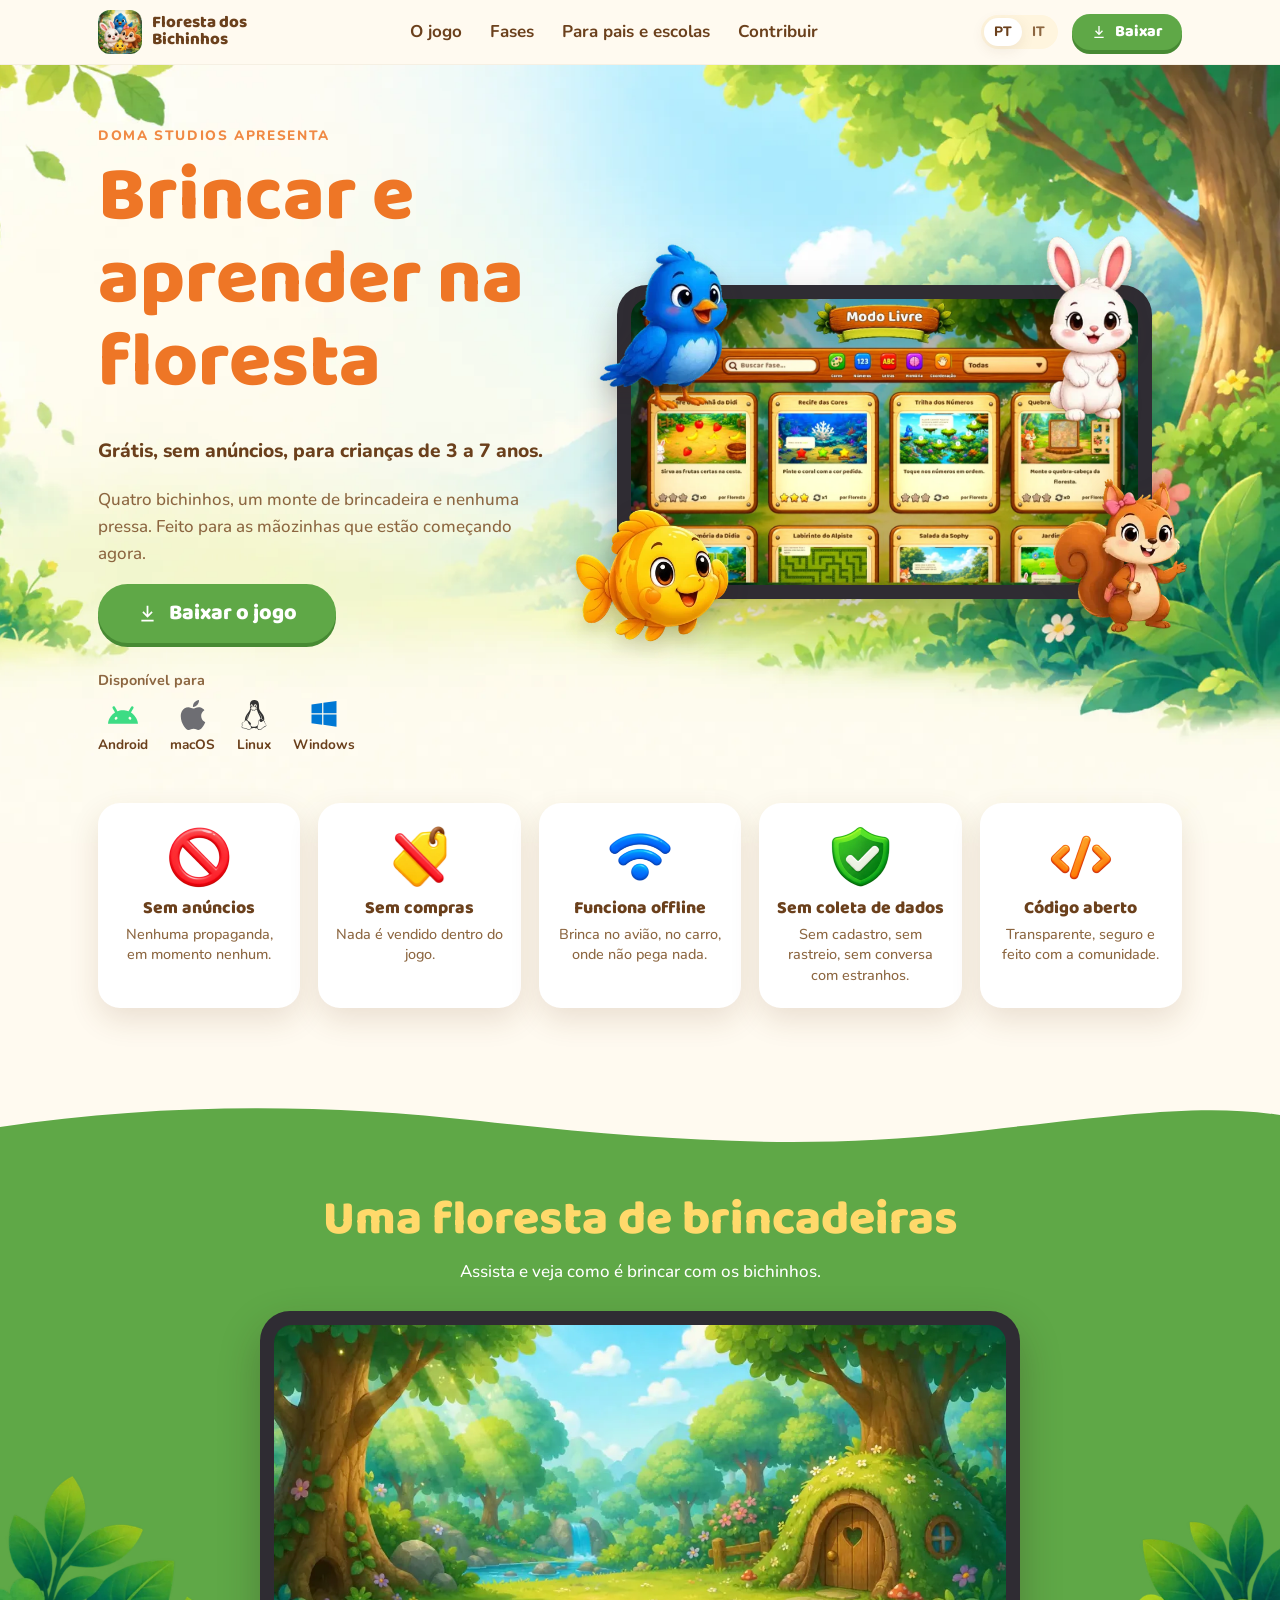
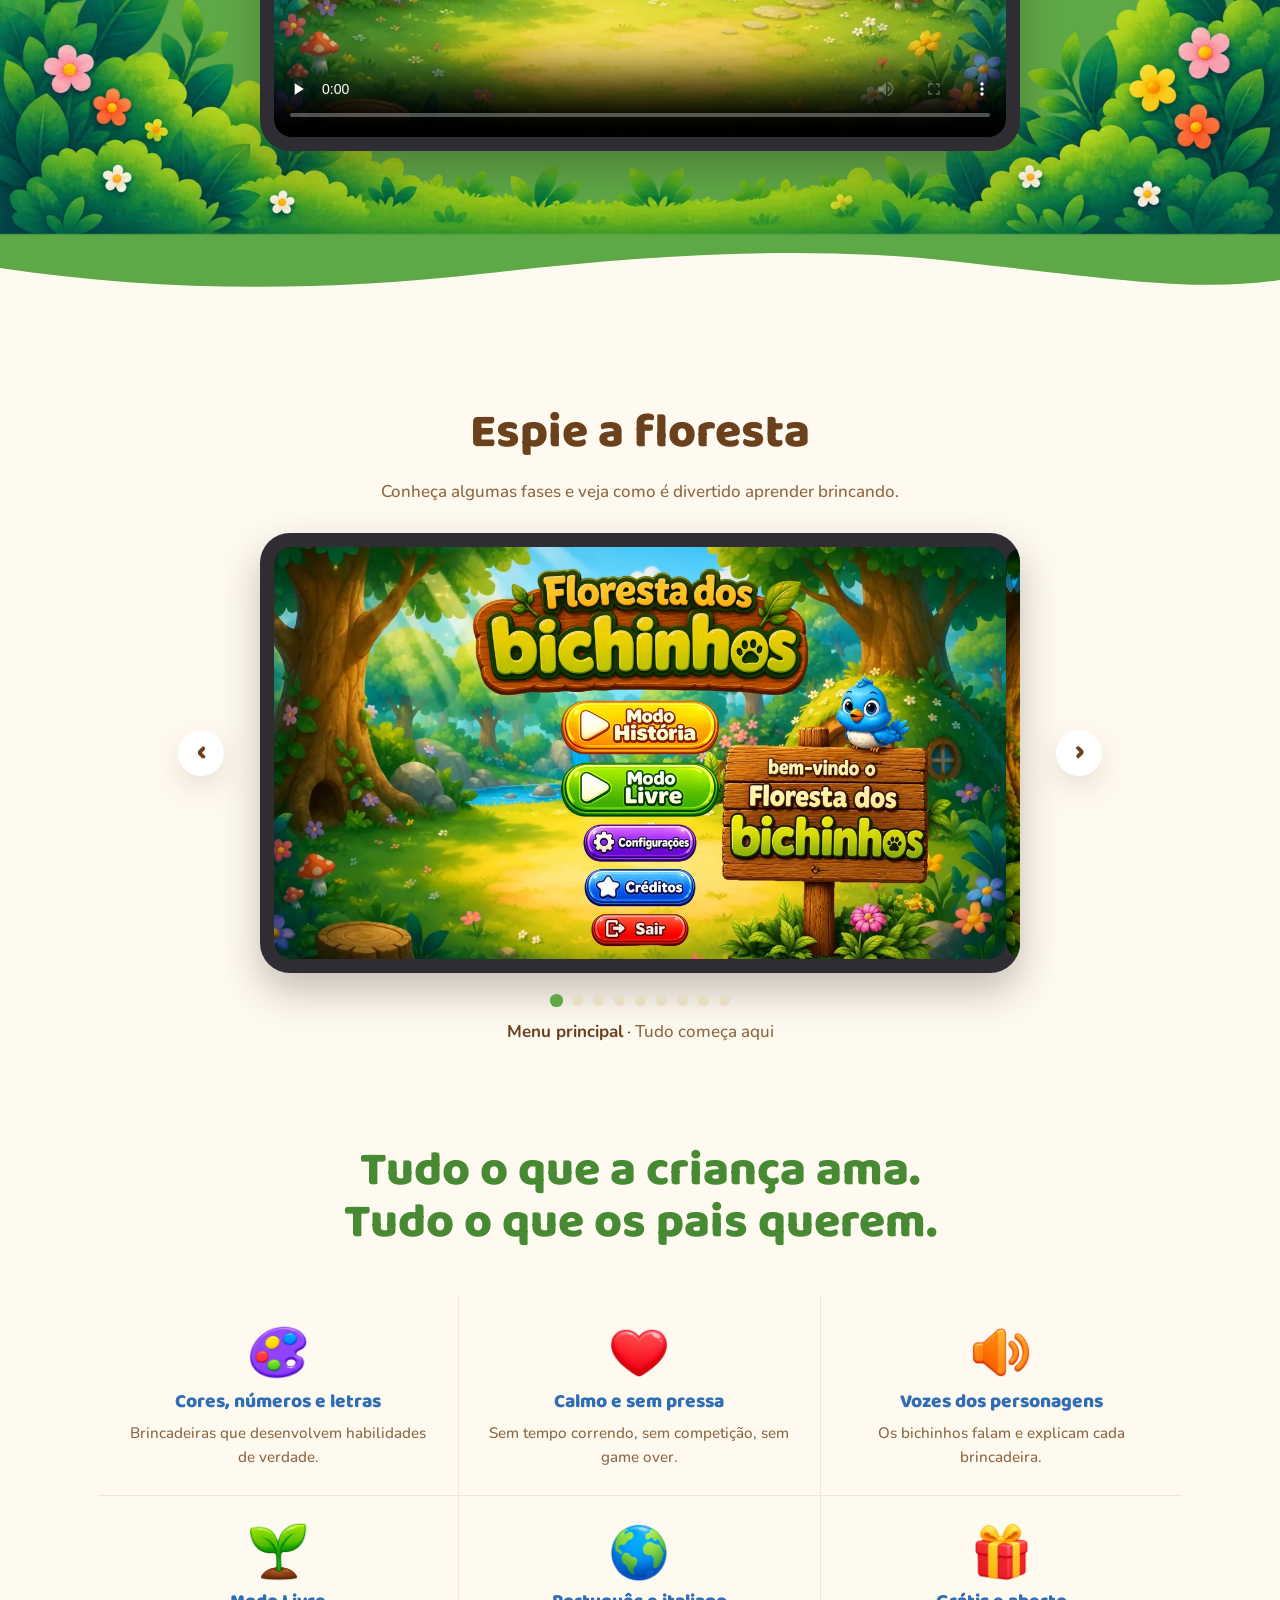
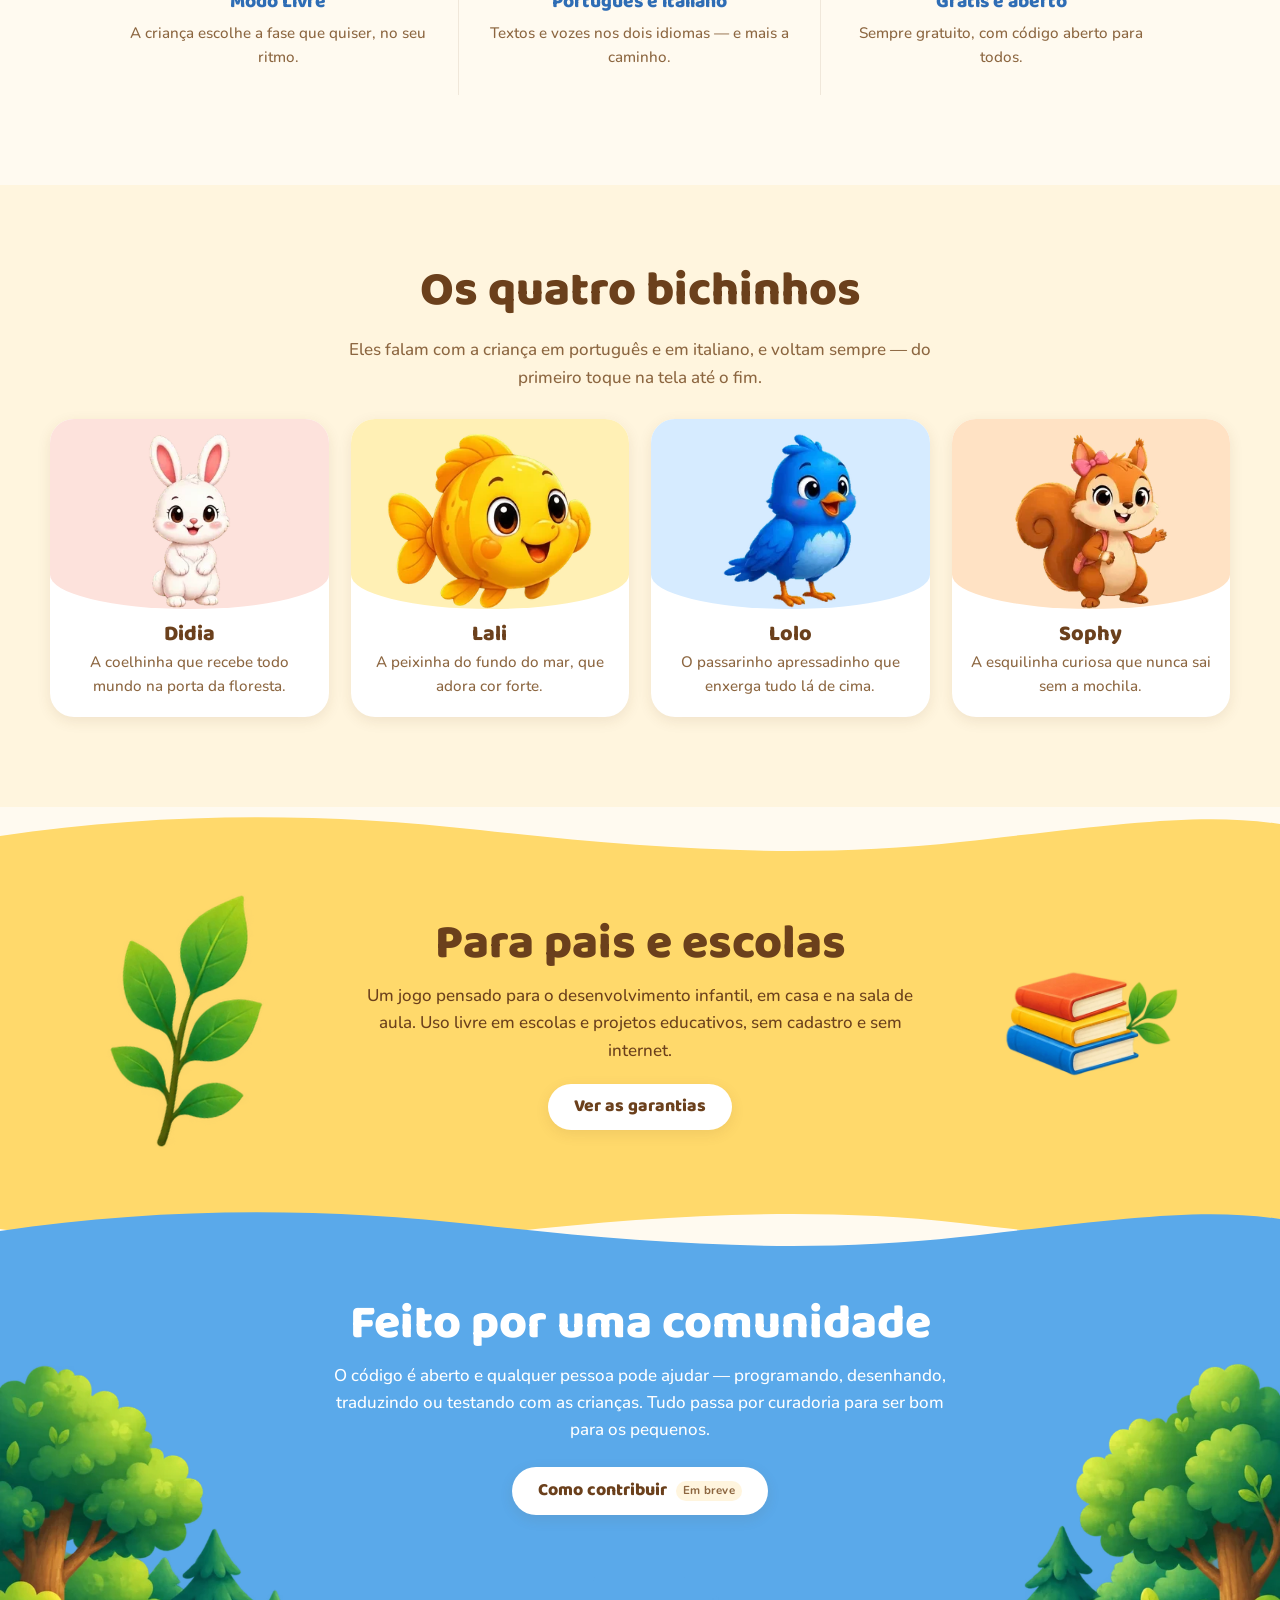
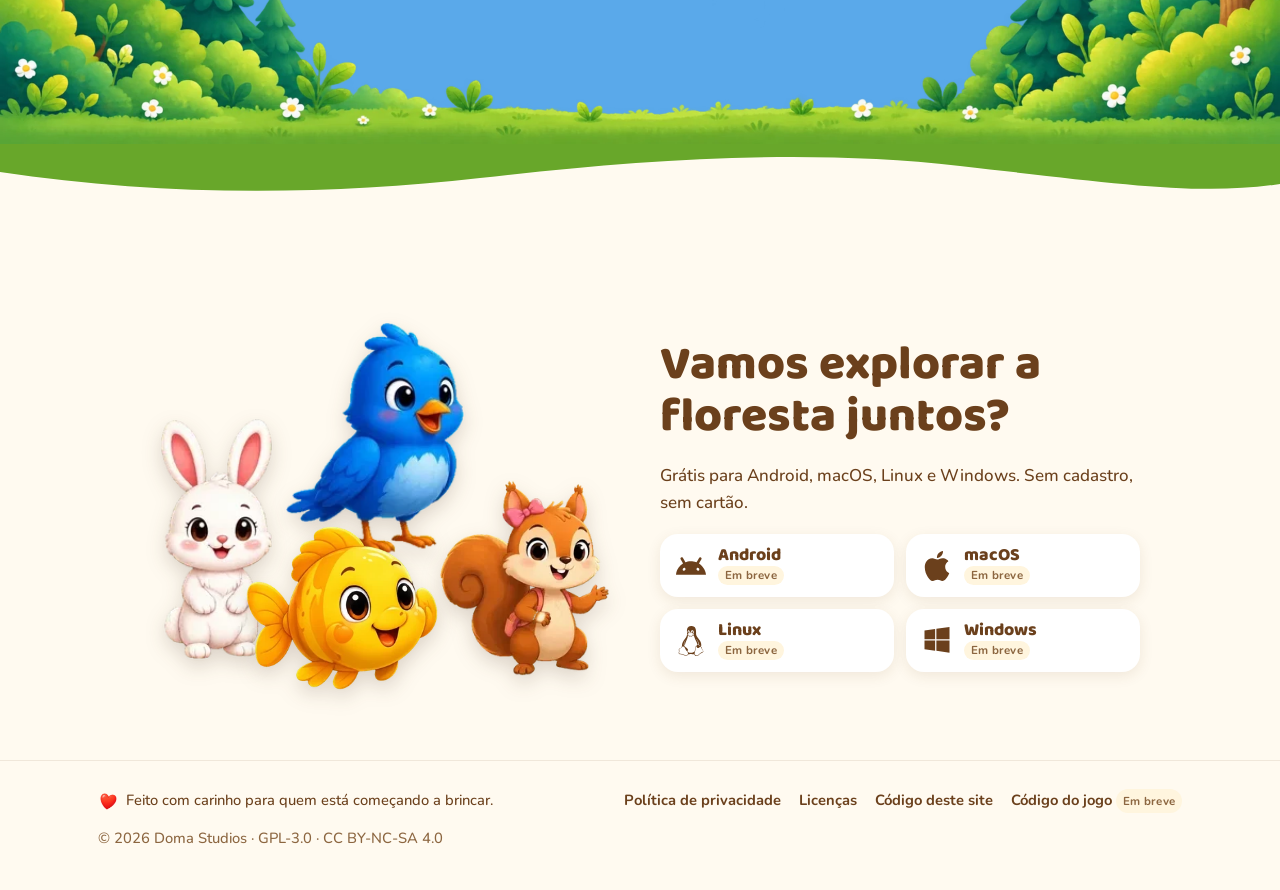
==== commit 31899b20: "fix: faixas do trailer e da comunidade com cenario pintado igual ao mockup (#1)" ====
--- a/index.html
+++ b/index.html
@@ -101,6 +101,7 @@
     </section>
 
     <section class="band band--leaf" id="trailer" aria-labelledby="trailer-title">
+      <img class="band__scene" src="assets/deco/scene-leaf.webp" alt="" loading="lazy" />
       <svg class="wave wave--top" viewBox="0 0 1440 56" preserveAspectRatio="none" aria-hidden="true"><path d="M0 56V28C180 4 360 4 540 22s360 30 540 12 270-30 360-18v40z"/></svg>
       <div class="band__inner">
         <h2 id="trailer-title" data-i18n="trailerTitle"></h2>
@@ -110,8 +111,6 @@
             <source src="assets/video/trailer.mp4" type="video/mp4" />
           </video>
         </div>
-        <img class="band__deco band__deco--bl" src="assets/deco/bush-left.webp" alt="" loading="lazy" />
-        <img class="band__deco band__deco--br" src="assets/deco/bush-right.webp" alt="" loading="lazy" />
       </div>
       <svg class="wave wave--bottom" viewBox="0 0 1440 56" preserveAspectRatio="none" aria-hidden="true"><path d="M0 0v28c180 24 360 24 540 6s360-30 540-12 270 30 360 18V0z"/></svg>
     </section>
@@ -228,13 +227,12 @@
     </section>
 
     <section class="band band--sky" id="comunidade" aria-labelledby="community-title">
+      <img class="band__scene" src="assets/deco/scene-sky.webp" alt="" loading="lazy" />
       <svg class="wave wave--top" viewBox="0 0 1440 56" preserveAspectRatio="none" aria-hidden="true"><path d="M0 56V28C180 4 360 4 540 22s360 30 540 12 270-30 360-18v40z"/></svg>
       <div class="band__inner">
-        <img class="band__trees band__trees--left" src="assets/deco/trees-left.webp" alt="" loading="lazy" />
         <h2 id="community-title" data-i18n="communityTitle"></h2>
         <p data-i18n="communityText"></p>
         <a class="btn btn--light" data-link="contribute" href="#"><span data-i18n="communityCta"></span><em class="btn__soon" data-i18n="soon"></em></a>
-        <img class="band__trees band__trees--right" src="assets/deco/trees-right.webp" alt="" loading="lazy" />
       </div>
       <svg class="wave wave--bottom" viewBox="0 0 1440 56" preserveAspectRatio="none" aria-hidden="true"><path d="M0 0v28c180 24 360 24 540 6s360-30 540-12 270 30 360 18V0z"/></svg>
     </section>
--- a/css/style.css
+++ b/css/style.css
@@ -153,11 +153,18 @@
 .cast--hero .cast__one--lali { width: 26%; left: -2%; bottom: 4%; }
 .cast--hero .cast__one--sophy { width: 23%; right: -1%; bottom: 6%; }
 
-@keyframes float { 50% { transform: translateY(-10px); } }
-.cast__one { animation: float 4.5s ease-in-out infinite; }
-.cast__one--didia { animation-delay: -1.1s; }
-.cast__one--lali { animation-delay: -2.2s; }
-.cast__one--sophy { animation-delay: -3.3s; }
+/* balanço leve a partir dos pés */
+@keyframes sway {
+  from { transform: rotate(-2.5deg); }
+  to { transform: rotate(2.5deg); }
+}
+.cast__one, .friend__art img {
+  transform-origin: 50% 100%;
+  animation: sway 3.2s ease-in-out infinite alternate;
+}
+.cast__one--didia, .f-rose .friend__art img { animation-delay: -.8s; }
+.cast__one--lali, .f-sun .friend__art img { animation-delay: -1.6s; }
+.cast__one--sophy, .f-peach .friend__art img { animation-delay: -2.4s; }
 
 /* ── garantias ──────────────────────────────────────────── */
 .guarantees { max-width: var(--max); margin: -40px auto 0; padding: 0 var(--gutter) 90px; position: relative; }
@@ -184,8 +191,12 @@
 .band--leaf h2 { color: var(--sun); }
 .tablet--video { max-width: 760px; margin: 26px auto 0; position: relative; z-index: 1; }
 .band__deco { position: absolute; pointer-events: none; }
-.band__deco--bl { left: 0; bottom: -30px; width: min(22vw, 260px); }
-.band__deco--br { right: 0; bottom: -30px; width: min(22vw, 260px); }
+/* cenário pintado preso à base da faixa (grama corrida + laterais) */
+.band__scene {
+  position: absolute; left: 0; bottom: 0; width: 100%; height: auto;
+  pointer-events: none;
+}
+.band--leaf .band__inner { padding-bottom: clamp(56px, 7vw, 96px); }
 
 .band--sun { --band: var(--sun); overflow-x: clip; }
 .band__inner--split { display: grid; grid-template-columns: 180px 1fr 180px; align-items: center; gap: 24px; }
@@ -195,12 +206,11 @@
 .band__deco--right { justify-self: end; }
 
 .band--sky { --band: var(--sky); color: var(--white); overflow-x: clip; }
-.band--sky .band__inner { padding-bottom: 110px; }
+.band--sky .band__inner { padding-bottom: clamp(120px, 18vw, 250px); }
+/* a onda de baixo continua a grama do cenário */
+.band--sky .wave--bottom { fill: #68a72a; }
 .band--sky p { max-width: 36em; margin: 0 auto 1.4em; }
 .band--sky .btn--light .btn__soon { background: var(--paper); }
-.band__trees { position: absolute; bottom: -8px; width: min(30vw, 360px); pointer-events: none; }
-.band__trees--left { left: calc(-1 * var(--gutter)); }
-.band__trees--right { right: calc(-1 * var(--gutter)); }
 
 /* ── espie a floresta ───────────────────────────────────── */
 .peek { max-width: var(--max); margin: 0 auto; padding: 110px var(--gutter) 60px; text-align: center; }
@@ -323,8 +333,6 @@
   .guarantee:last-child { grid-column: span 2; }
   .benefits__grid { grid-template-columns: 1fr 1fr; }
   .benefit { border: 0 !important; }
-  .band__deco--bl, .band__deco--br { display: none; }
-  .band__trees { width: 42vw; opacity: .9; }
   .peek__arrow { display: none; }
   .stores { grid-template-columns: 1fr 1fr; }
 }
@@ -340,7 +348,7 @@
 
 @media (prefers-reduced-motion: reduce) {
   html { scroll-behavior: auto; }
-  .cast__one { animation: none; }
+  .cast__one, .friend__art img { animation: none; }
   .tablet--peek .peek__track { transition: none; }
   .js .reveal { opacity: 1; transform: none; transition: none; }
 }
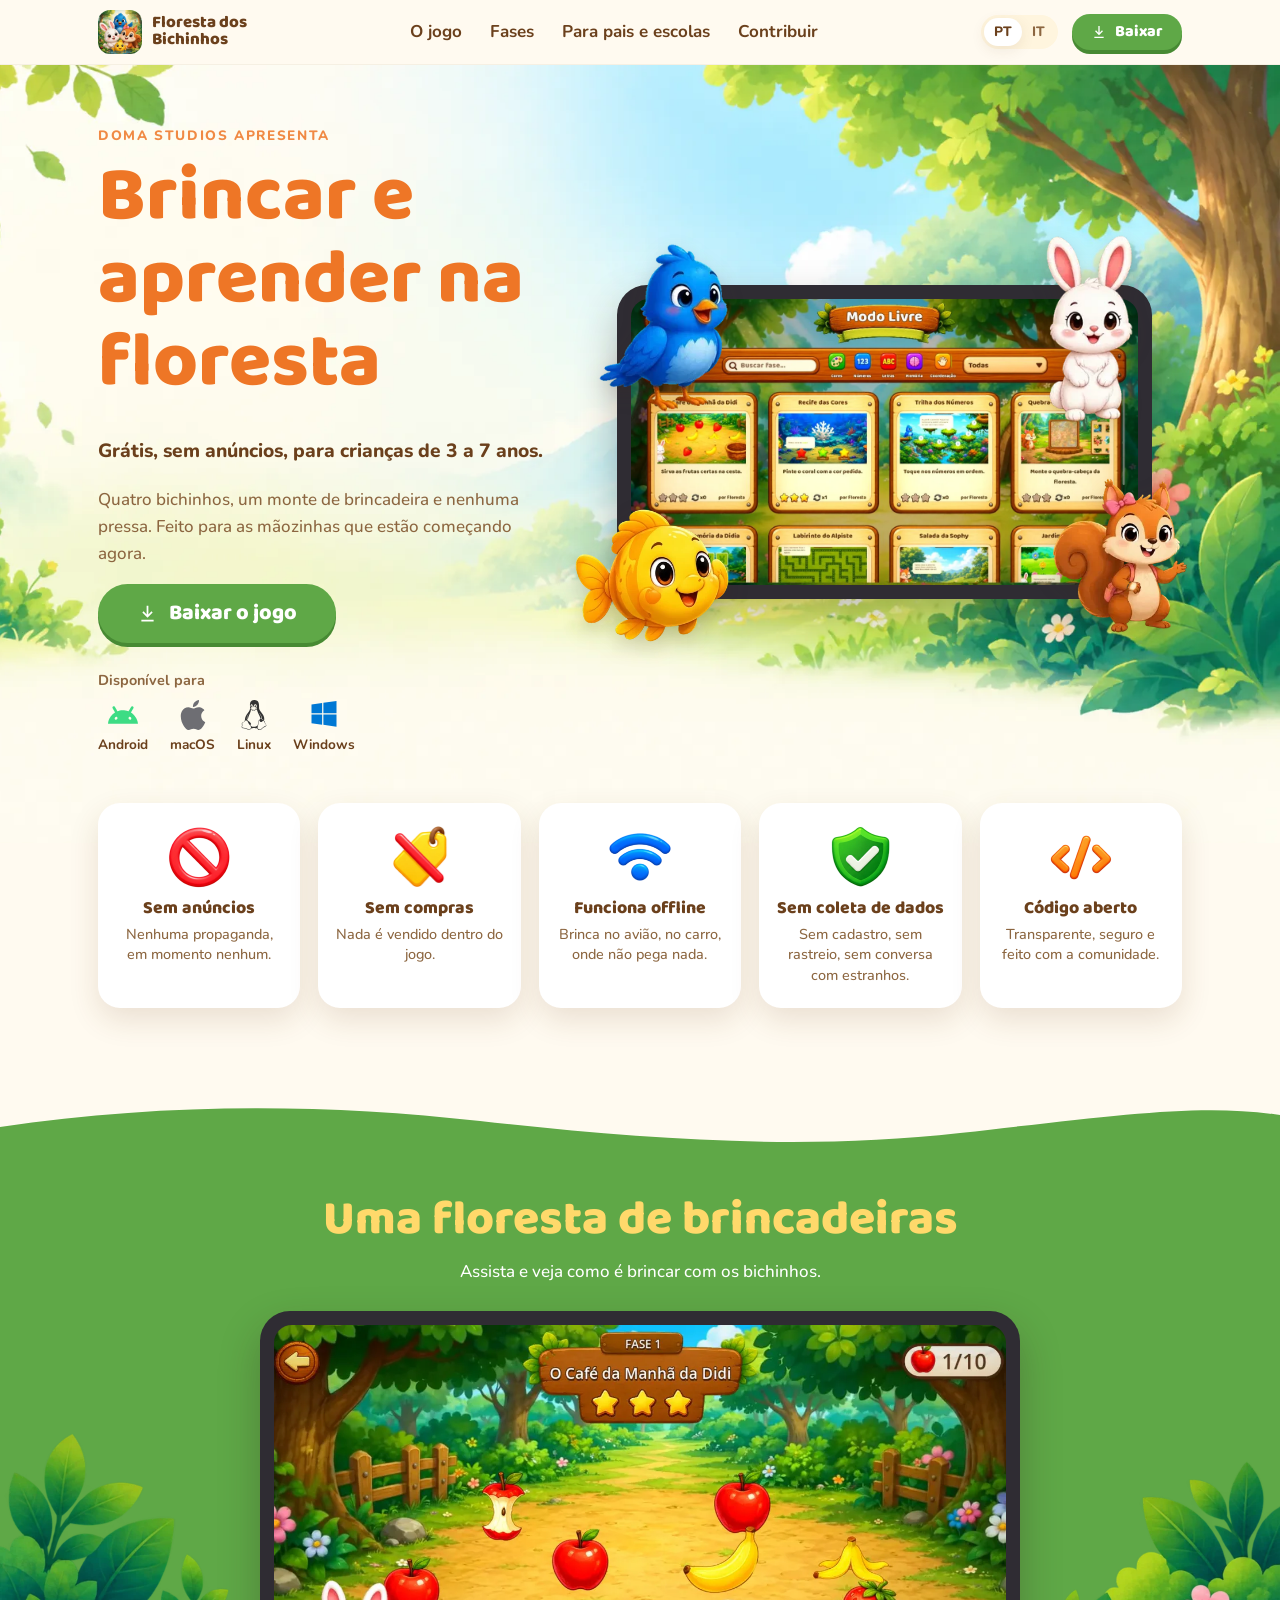
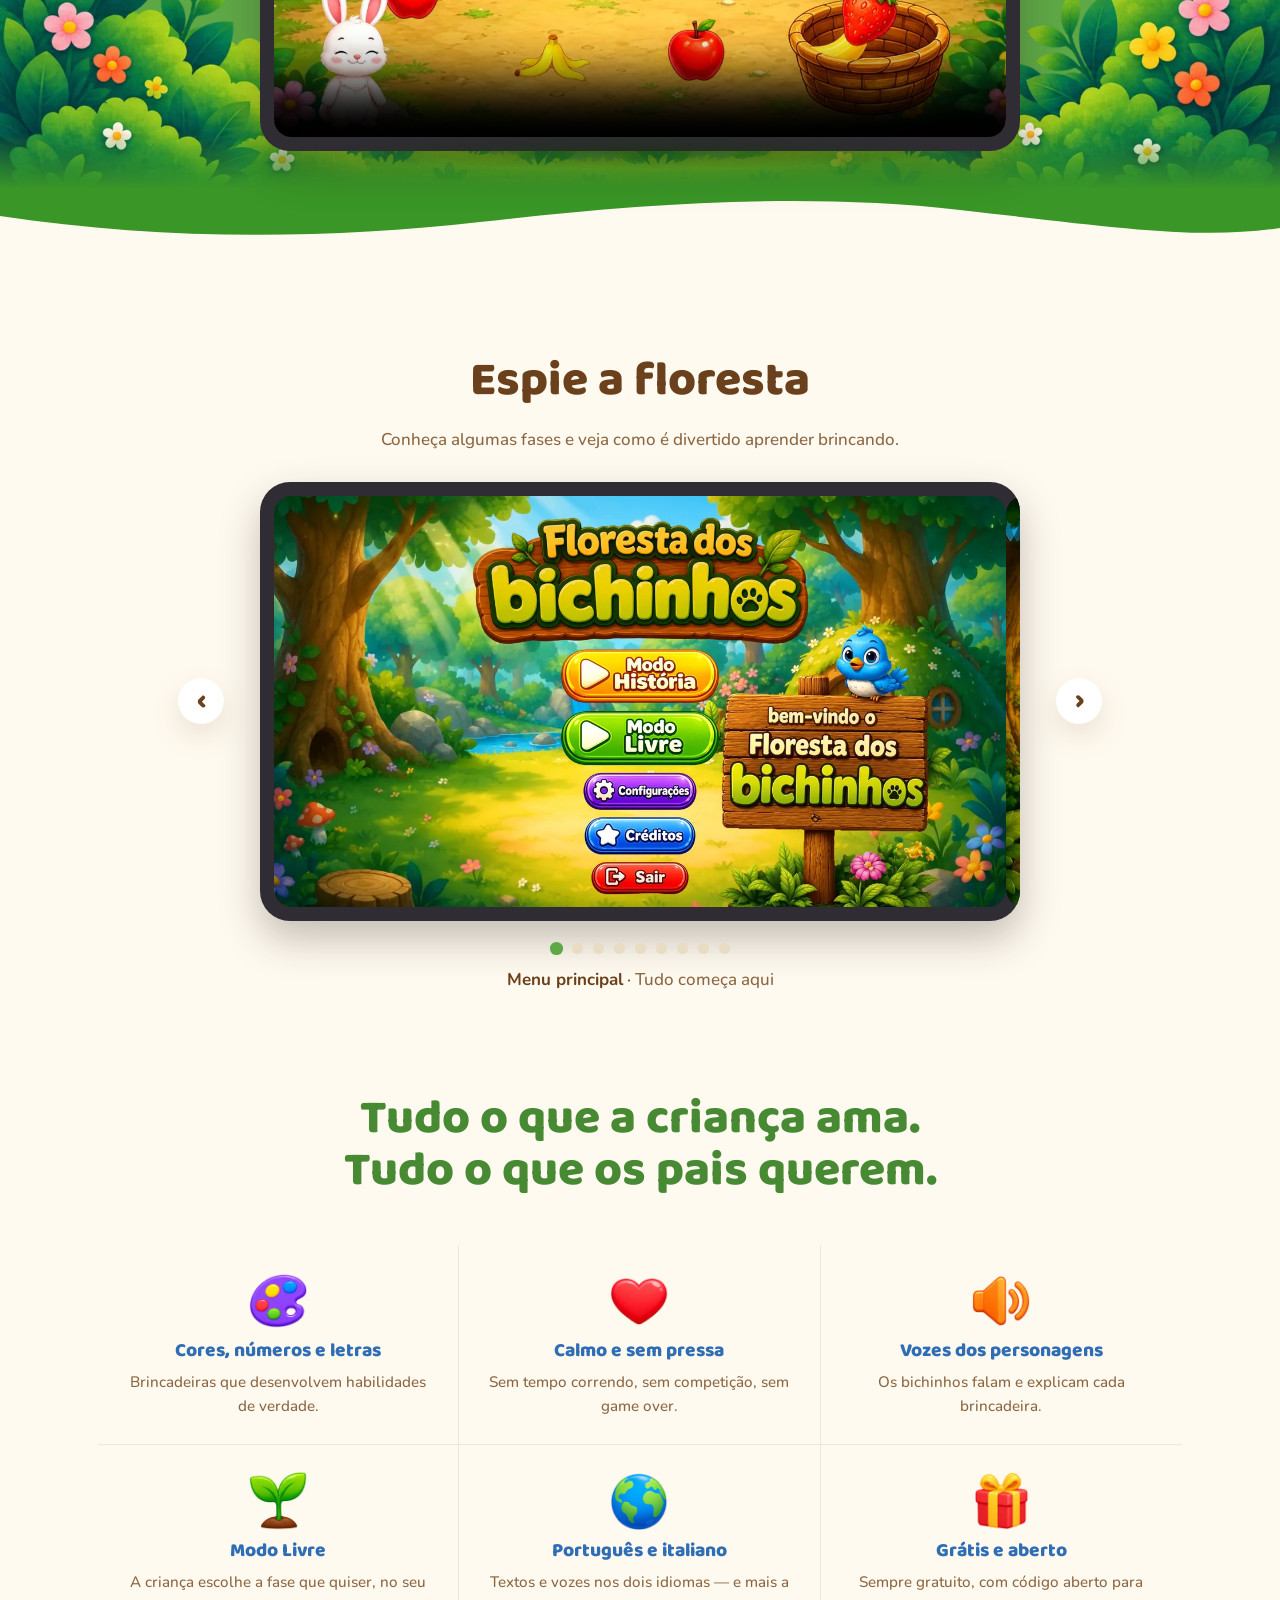
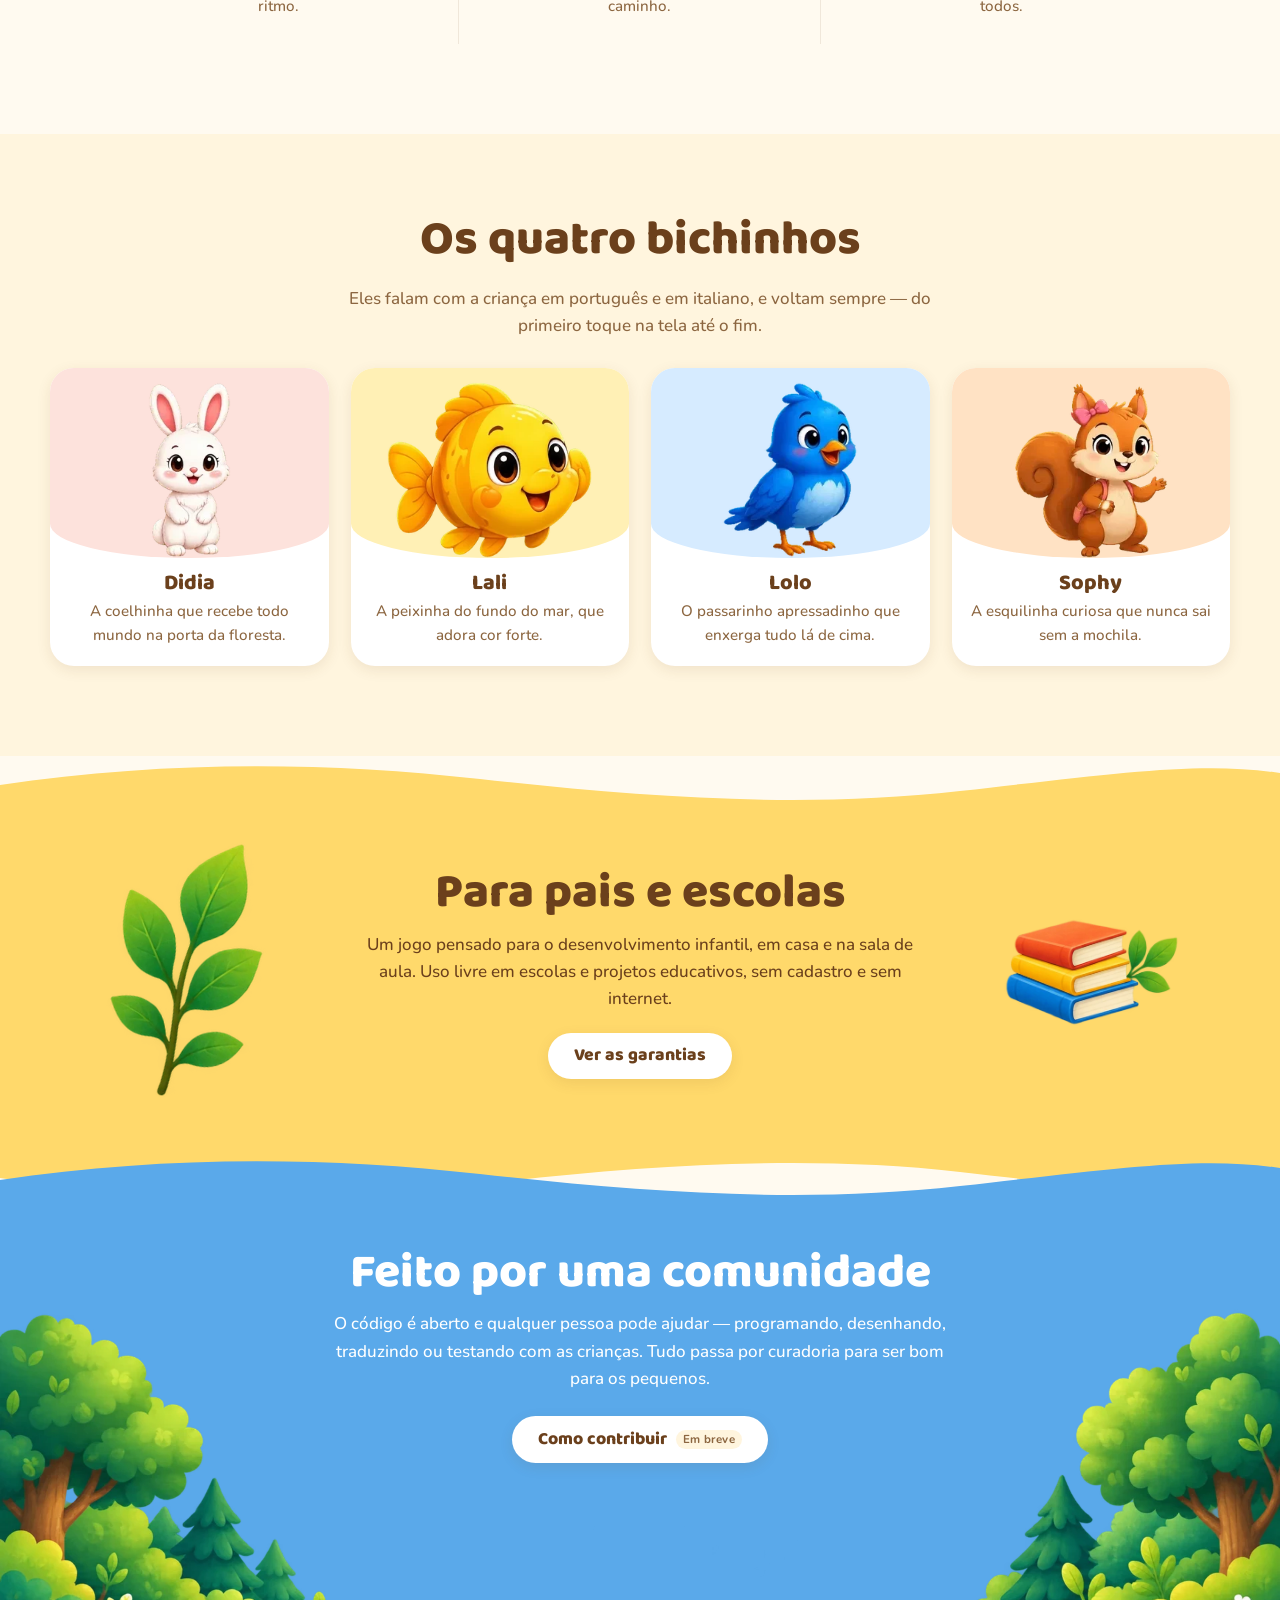
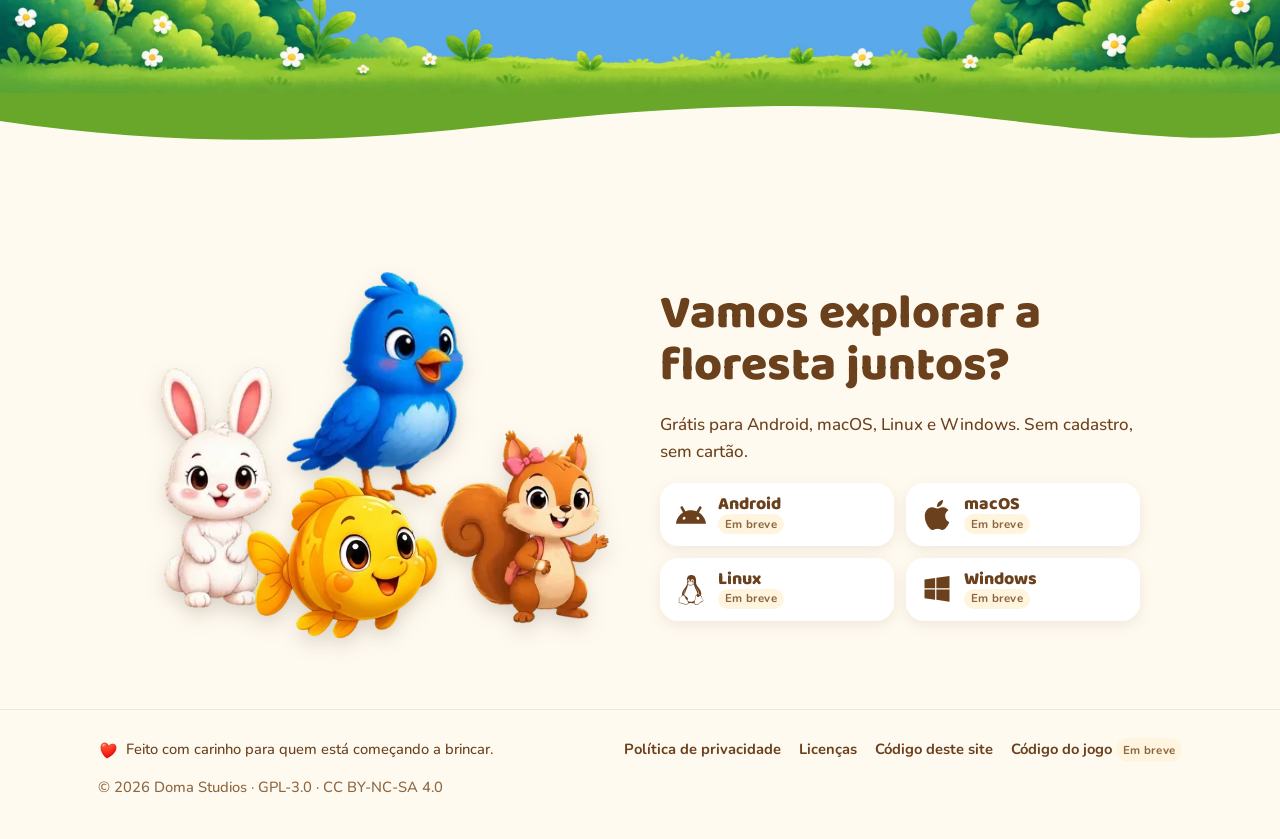
==== commit e95d7a29: "feat: trailer de verdade com o jogo sendo jogado, um por idioma (#1)" ====
--- a/index.html
+++ b/index.html
@@ -107,8 +107,8 @@
         <h2 id="trailer-title" data-i18n="trailerTitle"></h2>
         <p data-i18n="trailerLede"></p>
         <div class="tablet tablet--video">
-          <video controls preload="none" playsinline poster="assets/video/trailer-poster.webp" data-i18n-aria="trailerLabel">
-            <source src="assets/video/trailer.mp4" type="video/mp4" />
+          <video class="trailer" controls preload="none" playsinline poster="assets/video/trailer-pt_BR.webp" data-i18n-aria="trailerLabel">
+            <source src="assets/video/trailer-pt_BR.mp4" type="video/mp4" />
           </video>
         </div>
       </div>
--- a/css/style.css
+++ b/css/style.css
@@ -196,7 +196,18 @@
   position: absolute; left: 0; bottom: 0; width: 100%; height: auto;
   pointer-events: none;
 }
-.band--leaf .band__inner { padding-bottom: clamp(56px, 7vw, 96px); }
+.band--leaf .band__inner { padding-bottom: clamp(24px, 3vw, 44px); }
+/* a onda de baixo continua o chão de grama do cenário, com emenda suave */
+.band--leaf .wave--bottom { fill: #3a9627; }
+.band--leaf::after {
+  content: ''; position: absolute; left: 0; right: 0; bottom: 0; height: 56px; pointer-events: none;
+  background: linear-gradient(to bottom, rgba(58, 150, 39, 0), #3a9627);
+}
+/* sombra de contato: o tablet pousa na grama */
+.tablet--video::after {
+  content: ''; position: absolute; z-index: -1; left: 8%; right: 8%; bottom: -18px; height: 36px;
+  background: radial-gradient(closest-side, rgba(20, 50, 10, .45), transparent);
+}
 
 .band--sun { --band: var(--sun); overflow-x: clip; }
 .band__inner--split { display: grid; grid-template-columns: 180px 1fr 180px; align-items: center; gap: 24px; }
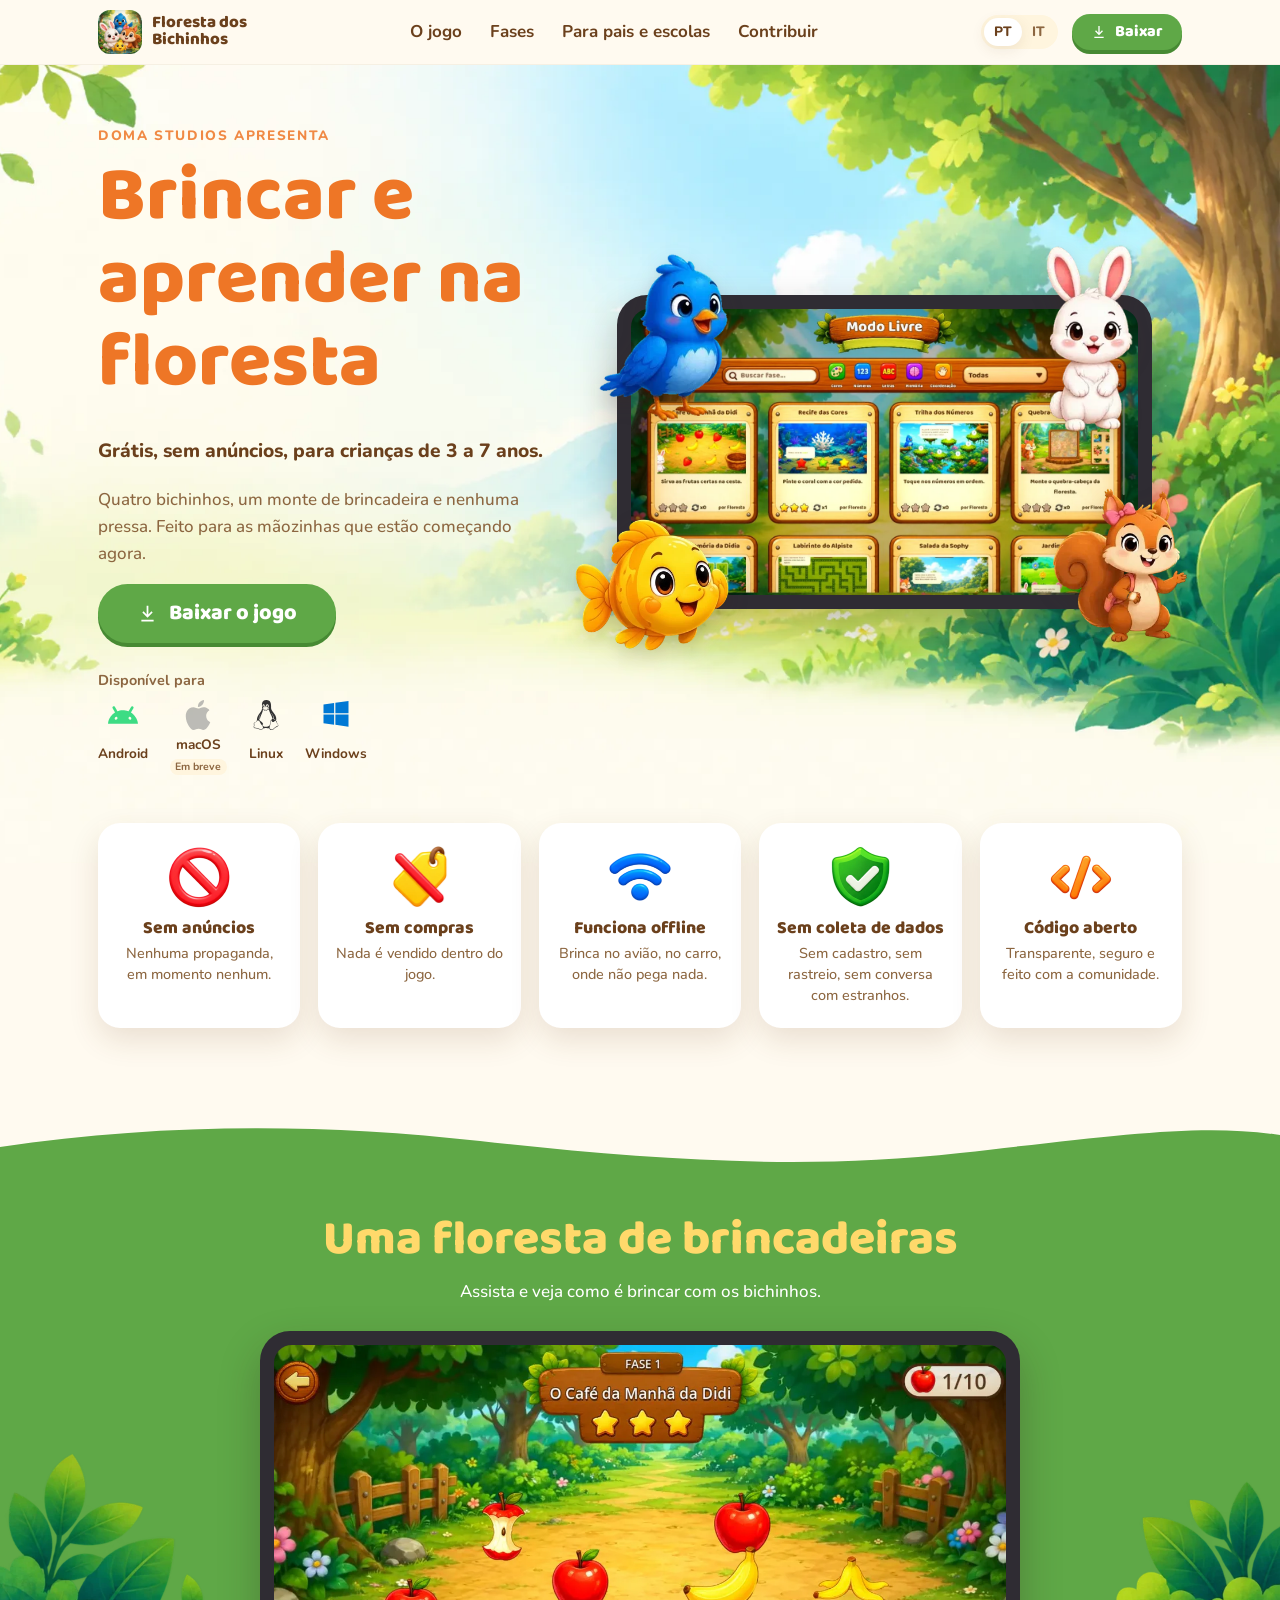
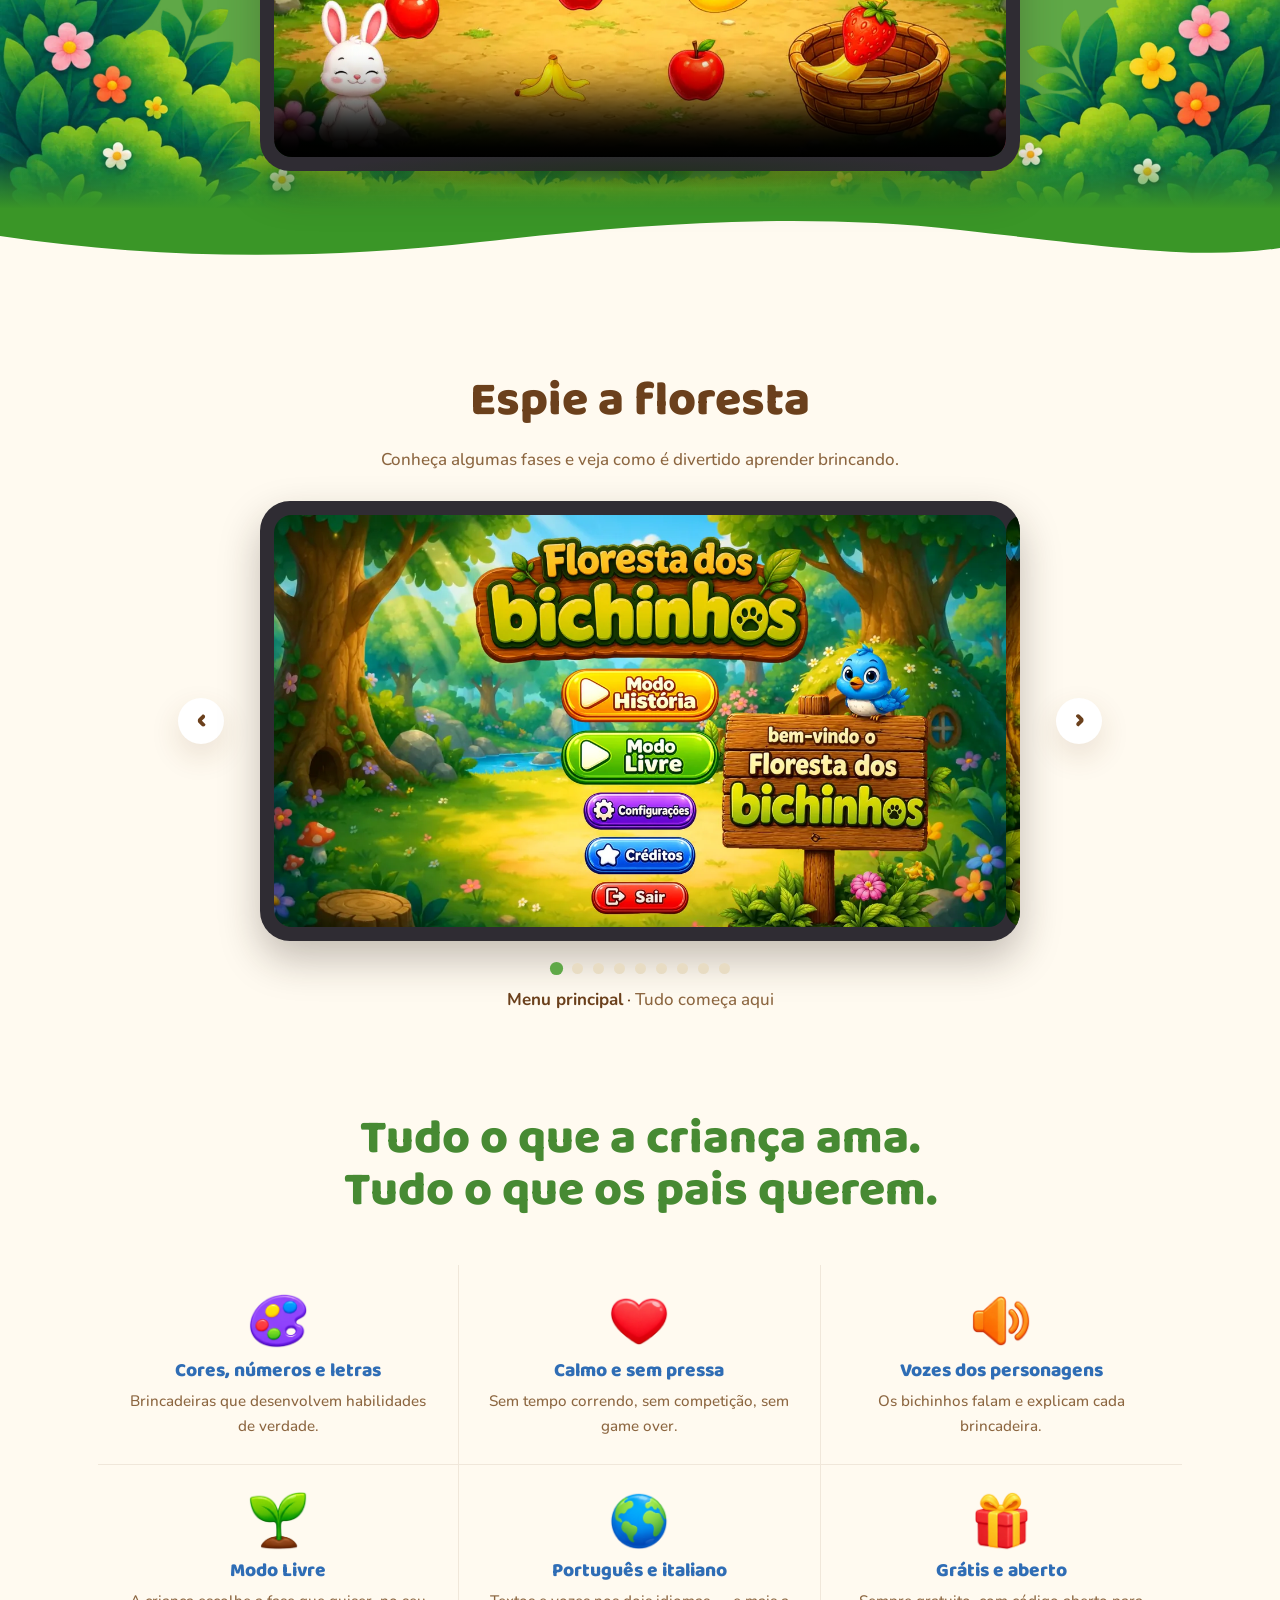
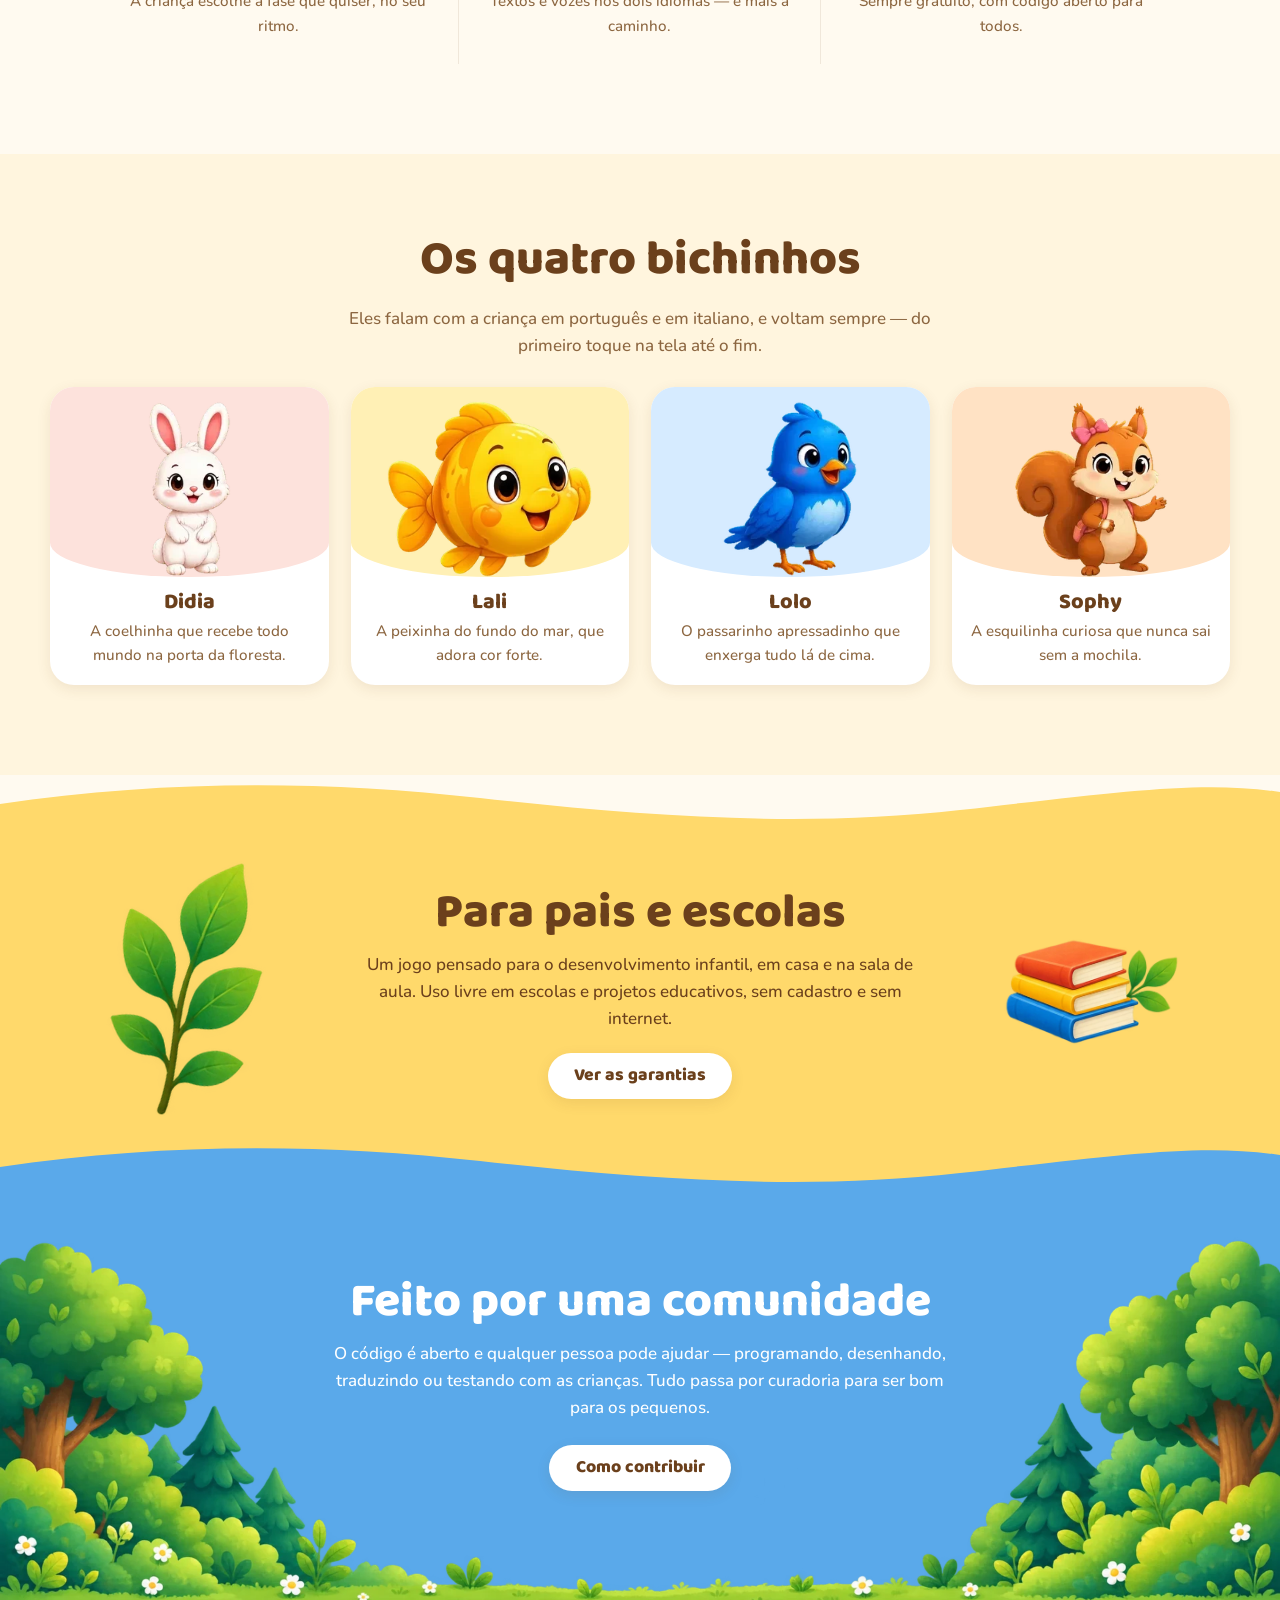
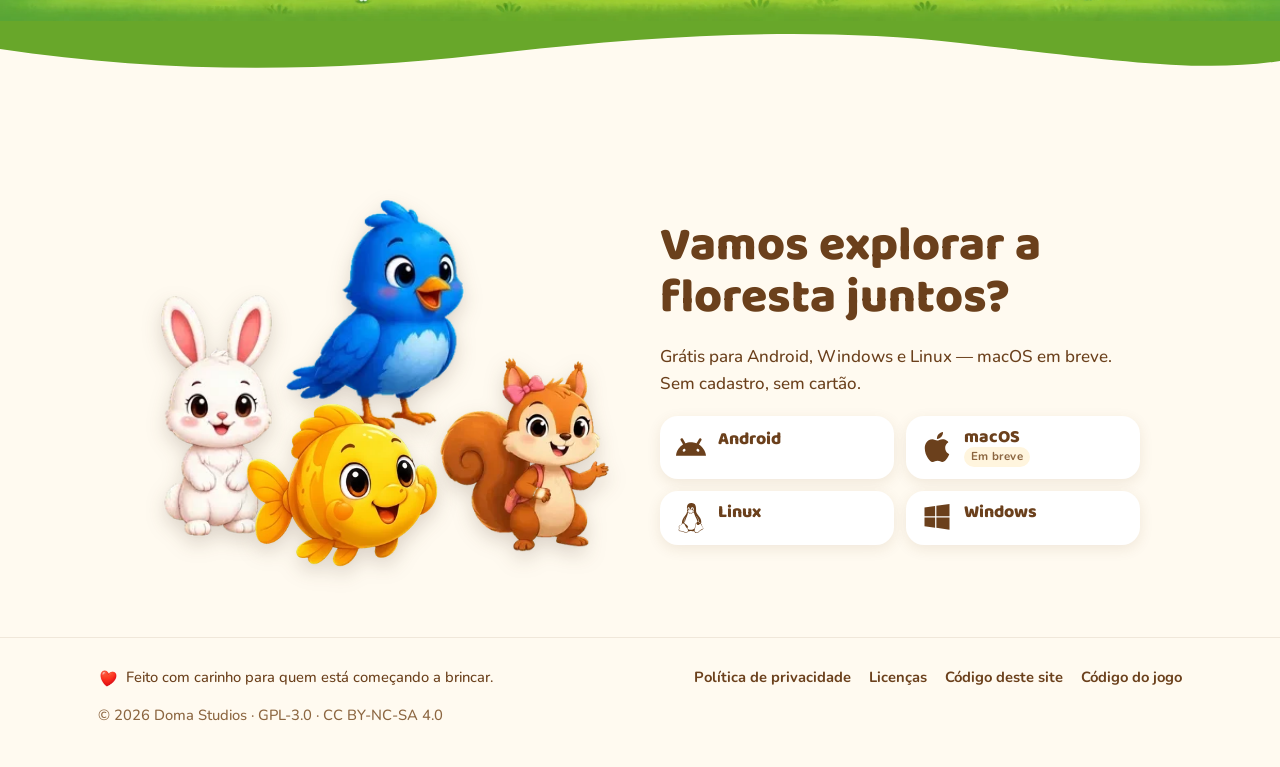
==== commit 8b2c600c: "feat: downloads de Android, Windows e Linux e links para o repositorio do jogo (#3)" ====
--- a/index.html
+++ b/index.html
@@ -51,7 +51,7 @@
           <p class="platforms__label" data-i18n="platformsLabel"></p>
           <ul class="platforms">
           <li class="platforms__item platforms__item--android"><svg class="platforms__icon" viewBox="0 0 24 24" aria-hidden="true" focusable="false"><path d="M18.4395 5.5586c-.675 1.1664-1.352 2.3318-2.0274 3.498-.0366-.0155-.0742-.0286-.1113-.043-1.8249-.6957-3.484-.8-4.42-.787-1.8551.0185-3.3544.4643-4.2597.8203-.084-.1494-1.7526-3.021-2.0215-3.4864a1.1451 1.1451 0 0 0-.1406-.1914c-.3312-.364-.9054-.4859-1.379-.203-.475.282-.7136.9361-.3886 1.5019 1.9466 3.3696-.0966-.2158 1.9473 3.3593.0172.031-.4946.2642-1.3926 1.0177C2.8987 12.176.452 14.772 0 18.9902h24c-.119-1.1108-.3686-2.099-.7461-3.0683-.7438-1.9118-1.8435-3.2928-2.7402-4.1836a12.1048 12.1048 0 0 0-2.1309-1.6875c.6594-1.122 1.312-2.2559 1.9649-3.3848.2077-.3615.1886-.7956-.0079-1.1191a1.1001 1.1001 0 0 0-.8515-.5332c-.5225-.0536-.9392.3128-1.0488.5449zm-.0391 8.461c.3944.5926.324 1.3306-.1563 1.6503-.4799.3197-1.188.0985-1.582-.4941-.3944-.5927-.324-1.3307.1563-1.6504.4727-.315 1.1812-.1086 1.582.4941zM7.207 13.5273c.4803.3197.5506 1.0577.1563 1.6504-.394.5926-1.1038.8138-1.584.4941-.48-.3197-.5503-1.0577-.1563-1.6504.4008-.6021 1.1087-.8106 1.584-.4941z"/></svg><span>Android</span></li>
-          <li class="platforms__item platforms__item--apple"><svg class="platforms__icon" viewBox="0 0 24 24" aria-hidden="true" focusable="false"><path d="M12.152 6.896c-.948 0-2.415-1.078-3.96-1.04-2.04.027-3.91 1.183-4.961 3.014-2.117 3.675-.546 9.103 1.519 12.09 1.013 1.454 2.208 3.09 3.792 3.039 1.52-.065 2.09-.987 3.935-.987 1.831 0 2.35.987 3.96.948 1.637-.026 2.676-1.48 3.676-2.948 1.156-1.688 1.636-3.325 1.662-3.415-.039-.013-3.182-1.221-3.22-4.857-.026-3.04 2.48-4.494 2.597-4.559-1.429-2.09-3.623-2.324-4.39-2.376-2-.156-3.675 1.09-4.61 1.09zM15.53 3.83c.843-1.012 1.4-2.427 1.245-3.83-1.207.052-2.662.805-3.532 1.818-.78.896-1.454 2.338-1.273 3.714 1.338.104 2.715-.688 3.559-1.701"/></svg><span>macOS</span></li>
+          <li class="platforms__item platforms__item--apple"><svg class="platforms__icon" viewBox="0 0 24 24" aria-hidden="true" focusable="false"><path d="M12.152 6.896c-.948 0-2.415-1.078-3.96-1.04-2.04.027-3.91 1.183-4.961 3.014-2.117 3.675-.546 9.103 1.519 12.09 1.013 1.454 2.208 3.09 3.792 3.039 1.52-.065 2.09-.987 3.935-.987 1.831 0 2.35.987 3.96.948 1.637-.026 2.676-1.48 3.676-2.948 1.156-1.688 1.636-3.325 1.662-3.415-.039-.013-3.182-1.221-3.22-4.857-.026-3.04 2.48-4.494 2.597-4.559-1.429-2.09-3.623-2.324-4.39-2.376-2-.156-3.675 1.09-4.61 1.09zM15.53 3.83c.843-1.012 1.4-2.427 1.245-3.83-1.207.052-2.662.805-3.532 1.818-.78.896-1.454 2.338-1.273 3.714 1.338.104 2.715-.688 3.559-1.701"/></svg><span>macOS</span><em class="platforms__soon" data-i18n="soon">Em breve</em></li>
           <li class="platforms__item platforms__item--linux"><svg class="platforms__icon" viewBox="0 0 24 24" aria-hidden="true" focusable="false"><path d="M12.504 0c-.155 0-.315.008-.48.021-4.226.333-3.105 4.807-3.17 6.298-.076 1.092-.3 1.953-1.05 3.02-.885 1.051-2.127 2.75-2.716 4.521-.278.832-.41 1.684-.287 2.489a.424.424 0 00-.11.135c-.26.268-.45.6-.663.839-.199.199-.485.267-.797.4-.313.136-.658.269-.864.68-.09.189-.136.394-.132.602 0 .199.027.4.055.536.058.399.116.728.04.97-.249.68-.28 1.145-.106 1.484.174.334.535.47.94.601.81.2 1.91.135 2.774.6.926.466 1.866.67 2.616.47.526-.116.97-.464 1.208-.946.587-.003 1.23-.269 2.26-.334.699-.058 1.574.267 2.577.2.025.134.063.198.114.333l.003.003c.391.778 1.113 1.132 1.884 1.071.771-.06 1.592-.536 2.257-1.306.631-.765 1.683-1.084 2.378-1.503.348-.199.629-.469.649-.853.023-.4-.2-.811-.714-1.376v-.097l-.003-.003c-.17-.2-.25-.535-.338-.926-.085-.401-.182-.786-.492-1.046h-.003c-.059-.054-.123-.067-.188-.135a.357.357 0 00-.19-.064c.431-1.278.264-2.55-.173-3.694-.533-1.41-1.465-2.638-2.175-3.483-.796-1.005-1.576-1.957-1.56-3.368.026-2.152.236-6.133-3.544-6.139zm.529 3.405h.013c.213 0 .396.062.584.198.19.135.33.332.438.533.105.259.158.459.166.724 0-.02.006-.04.006-.06v.105a.086.086 0 01-.004-.021l-.004-.024a1.807 1.807 0 01-.15.706.953.953 0 01-.213.335.71.71 0 00-.088-.042c-.104-.045-.198-.064-.284-.133a1.312 1.312 0 00-.22-.066c.05-.06.146-.133.183-.198.053-.128.082-.264.088-.402v-.02a1.21 1.21 0 00-.061-.4c-.045-.134-.101-.2-.183-.333-.084-.066-.167-.132-.267-.132h-.016c-.093 0-.176.03-.262.132a.8.8 0 00-.205.334 1.18 1.18 0 00-.09.4v.019c.002.089.008.179.02.267-.193-.067-.438-.135-.607-.202a1.635 1.635 0 01-.018-.2v-.02a1.772 1.772 0 01.15-.768c.082-.22.232-.406.43-.533a.985.985 0 01.594-.2zm-2.962.059h.036c.142 0 .27.048.399.135.146.129.264.288.344.465.09.199.14.4.153.667v.004c.007.134.006.2-.002.266v.08c-.03.007-.056.018-.083.024-.152.055-.274.135-.393.2.012-.09.013-.18.003-.267v-.015c-.012-.133-.04-.2-.082-.333a.613.613 0 00-.166-.267.248.248 0 00-.183-.064h-.021c-.071.006-.13.04-.186.132a.552.552 0 00-.12.27.944.944 0 00-.023.33v.015c.012.135.037.2.08.334.046.134.098.2.166.268.01.009.02.018.034.024-.07.057-.117.07-.176.136a.304.304 0 01-.131.068 2.62 2.62 0 01-.275-.402 1.772 1.772 0 01-.155-.667 1.759 1.759 0 01.08-.668 1.43 1.43 0 01.283-.535c.128-.133.26-.2.418-.2zm1.37 1.706c.332 0 .733.065 1.216.399.293.2.523.269 1.052.468h.003c.255.136.405.266.478.399v-.131a.571.571 0 01.016.47c-.123.31-.516.643-1.063.842v.002c-.268.135-.501.333-.775.465-.276.135-.588.292-1.012.267a1.139 1.139 0 01-.448-.067 3.566 3.566 0 01-.322-.198c-.195-.135-.363-.332-.612-.465v-.005h-.005c-.4-.246-.616-.512-.686-.71-.07-.268-.005-.47.193-.6.224-.135.38-.271.483-.336.104-.074.143-.102.176-.131h.002v-.003c.169-.202.436-.47.839-.601.139-.036.294-.065.466-.065zm2.8 2.142c.358 1.417 1.196 3.475 1.735 4.473.286.534.855 1.659 1.102 3.024.156-.005.33.018.513.064.646-1.671-.546-3.467-1.089-3.966-.22-.2-.232-.335-.123-.335.59.534 1.365 1.572 1.646 2.757.13.535.16 1.104.021 1.67.067.028.135.06.205.067 1.032.534 1.413.938 1.23 1.537v-.043c-.06-.003-.12 0-.18 0h-.016c.151-.467-.182-.825-1.065-1.224-.915-.4-1.646-.336-1.77.465-.008.043-.013.066-.018.135-.068.023-.139.053-.209.064-.43.268-.662.669-.793 1.187-.13.533-.17 1.156-.205 1.869v.003c-.02.334-.17.838-.319 1.35-1.5 1.072-3.58 1.538-5.348.334a2.645 2.645 0 00-.402-.533 1.45 1.45 0 00-.275-.333c.182 0 .338-.03.465-.067a.615.615 0 00.314-.334c.108-.267 0-.697-.345-1.163-.345-.467-.931-.995-1.788-1.521-.63-.4-.986-.87-1.15-1.396-.165-.534-.143-1.085-.015-1.645.245-1.07.873-2.11 1.274-2.763.107-.065.037.135-.408.974-.396.751-1.14 2.497-.122 3.854a8.123 8.123 0 01.647-2.876c.564-1.278 1.743-3.504 1.836-5.268.048.036.217.135.289.202.218.133.38.333.59.465.21.201.477.335.876.335.039.003.075.006.11.006.412 0 .73-.134.997-.268.29-.134.52-.334.74-.4h.005c.467-.135.835-.402 1.044-.7zm2.185 8.958c.037.6.343 1.245.882 1.377.588.134 1.434-.333 1.791-.765l.211-.01c.315-.007.577.01.847.268l.003.003c.208.199.305.53.391.876.085.4.154.78.409 1.066.486.527.645.906.636 1.14l.003-.007v.018l-.003-.012c-.015.262-.185.396-.498.595-.63.401-1.746.712-2.457 1.57-.618.737-1.37 1.14-2.036 1.191-.664.053-1.237-.2-1.574-.898l-.005-.003c-.21-.4-.12-1.025.056-1.69.176-.668.428-1.344.463-1.897.037-.714.076-1.335.195-1.814.12-.465.308-.797.641-.984l.045-.022zm-10.814.049h.01c.053 0 .105.005.157.014.376.055.706.333 1.023.752l.91 1.664.003.003c.243.533.754 1.064 1.189 1.637.434.598.77 1.131.729 1.57v.006c-.057.744-.48 1.148-1.125 1.294-.645.135-1.52.002-2.395-.464-.968-.536-2.118-.469-2.857-.602-.369-.066-.61-.2-.723-.4-.11-.2-.113-.602.123-1.23v-.004l.002-.003c.117-.334.03-.752-.027-1.118-.055-.401-.083-.71.043-.94.16-.334.396-.4.69-.533.294-.135.64-.202.915-.47h.002v-.002c.256-.268.445-.601.668-.838.19-.201.38-.336.663-.336zm7.159-9.074c-.435.201-.945.535-1.488.535-.542 0-.97-.267-1.28-.466-.154-.134-.28-.268-.373-.335-.164-.134-.144-.333-.074-.333.109.016.129.134.199.2.096.066.215.2.36.333.292.2.68.467 1.167.467.485 0 1.053-.267 1.398-.466.195-.135.445-.334.648-.467.156-.136.149-.267.279-.267.128.016.034.134-.147.332a8.097 8.097 0 01-.69.468zm-1.082-1.583V5.64c-.006-.02.013-.042.029-.05.074-.043.18-.027.26.004.063 0 .16.067.15.135-.006.049-.085.066-.135.066-.055 0-.092-.043-.141-.068-.052-.018-.146-.008-.163-.065zm-.551 0c-.02.058-.113.049-.166.066-.047.025-.086.068-.14.068-.05 0-.13-.02-.136-.068-.01-.066.088-.133.15-.133.08-.031.184-.047.259-.005.019.009.036.03.03.05v.02h.003z"/></svg><span>Linux</span></li>
           <li class="platforms__item platforms__item--windows"><svg class="platforms__icon" viewBox="0 0 24 24" aria-hidden="true" focusable="false"><path d="M2 3.5l8.5-1.2v8.2H2V3.5zm9.5-1.3L22 .7v9.8H11.5V2.2zM2 11.5h8.5v8.2L2 18.5v-7zm9.5 0H22v9.8l-10.5-1.5v-8.3z"/></svg><span>Windows</span></li>
           </ul>
--- a/css/style.css
+++ b/css/style.css
@@ -133,6 +133,11 @@
 .platforms__item--linux { color: #333; }
 .platforms__item--windows { color: #0078d4; }
 .platforms__item span { color: var(--brown); }
+.platforms__soon {
+  font: 700 .66rem/1 var(--body); font-style: normal; color: var(--soft-brown);
+  background: var(--paper); padding: .25em .5em; border-radius: 999px;
+}
+.platforms__item--apple .platforms__icon { opacity: .45; }
 .platforms__icon path, .store__icon path { fill: currentColor; }
 
 .hero__stage { position: relative; padding: 60px 30px; }
@@ -217,7 +222,16 @@
 .band__deco--right { justify-self: end; }
 
 .band--sky { --band: var(--sky); color: var(--white); overflow-x: clip; }
-.band--sky .band__inner { padding-bottom: clamp(120px, 18vw, 250px); }
+/* cabe o cenário inteiro (1920×640) e o texto fica no meio do céu, acima da grama */
+.band--sky .band__inner {
+  min-height: 33.4vw; padding-top: 40px; padding-bottom: 7vw;
+  display: flex; flex-direction: column; align-items: center; justify-content: center;
+}
+/* faixas vizinhas: a onda azul encosta direto no amarelo, sem fresta creme */
+.band--sun { margin-bottom: 0; }
+.band--sun + .band--sky { margin-top: 0; }
+.band--sun .wave--bottom { display: none; }
+.band--sun .band__inner { padding-bottom: 80px; }
 /* a onda de baixo continua a grama do cenário */
 .band--sky .wave--bottom { fill: #68a72a; }
 .band--sky p { max-width: 36em; margin: 0 auto 1.4em; }
